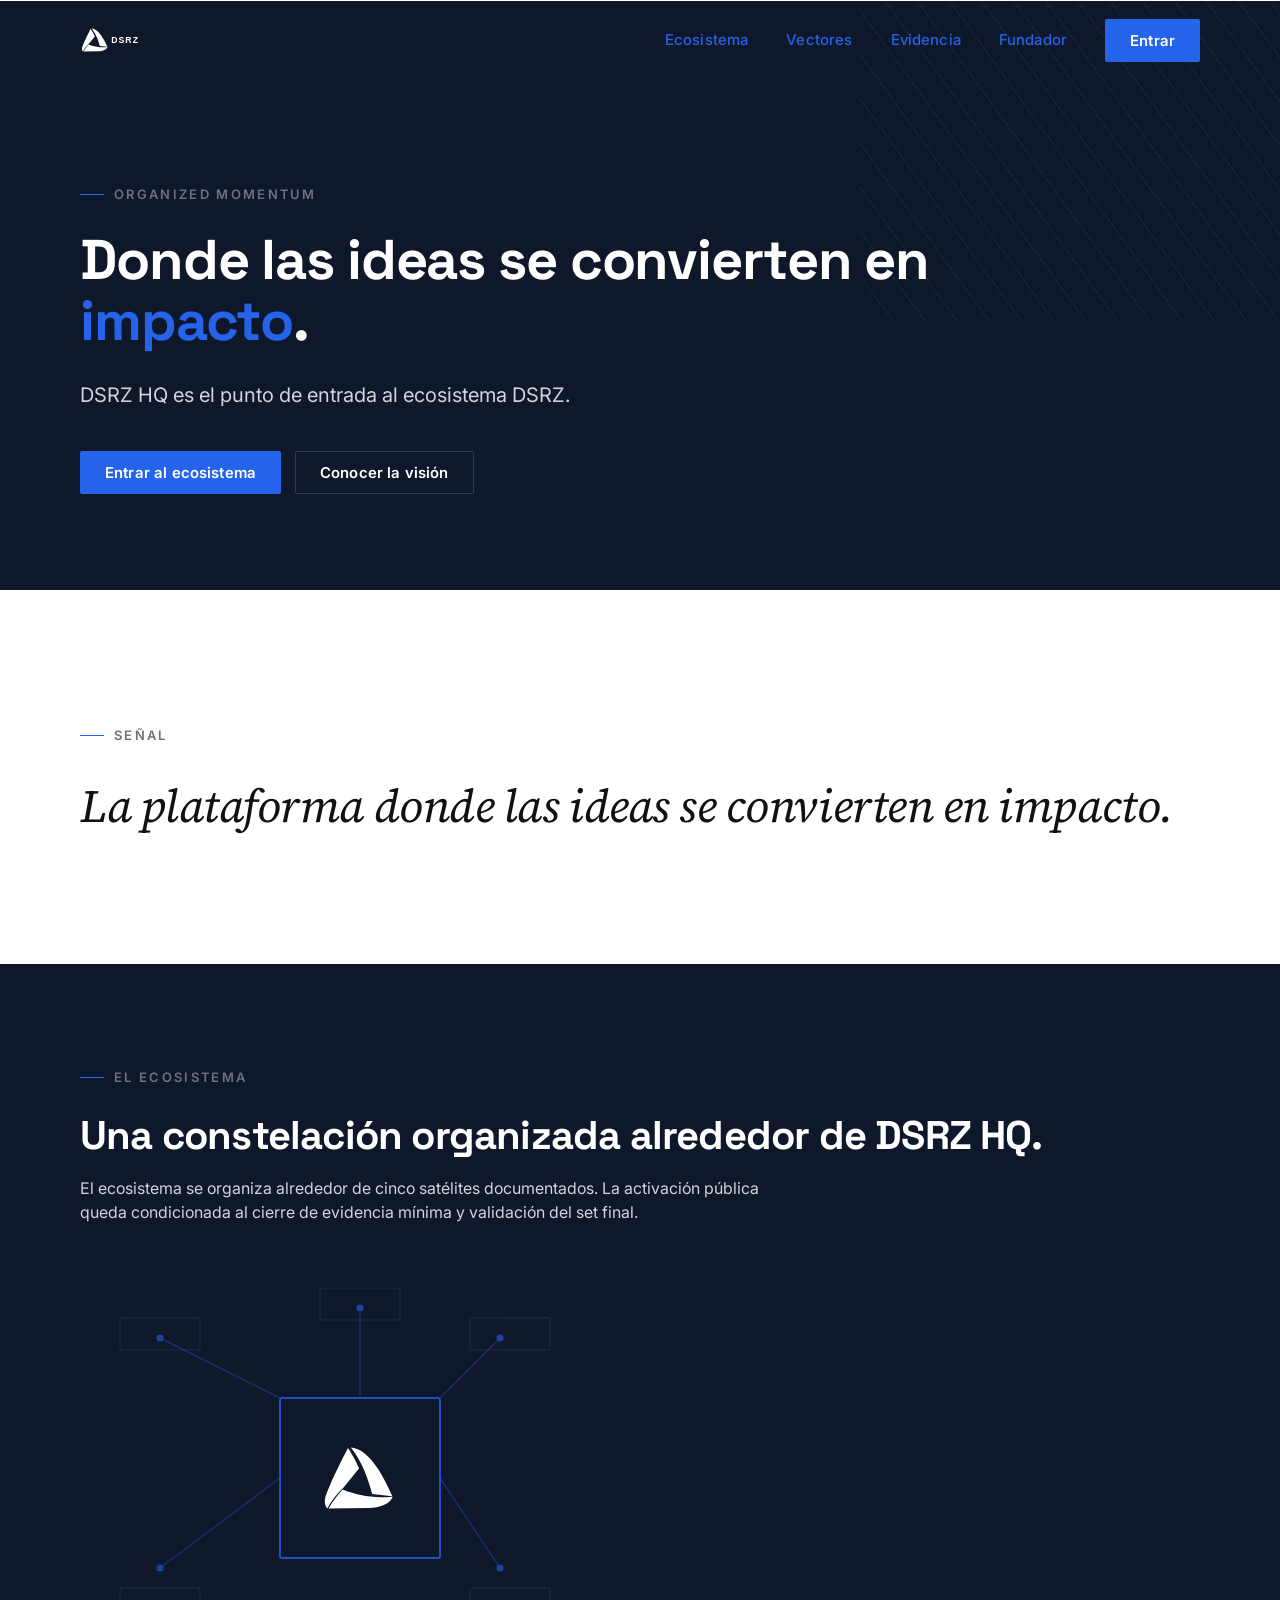
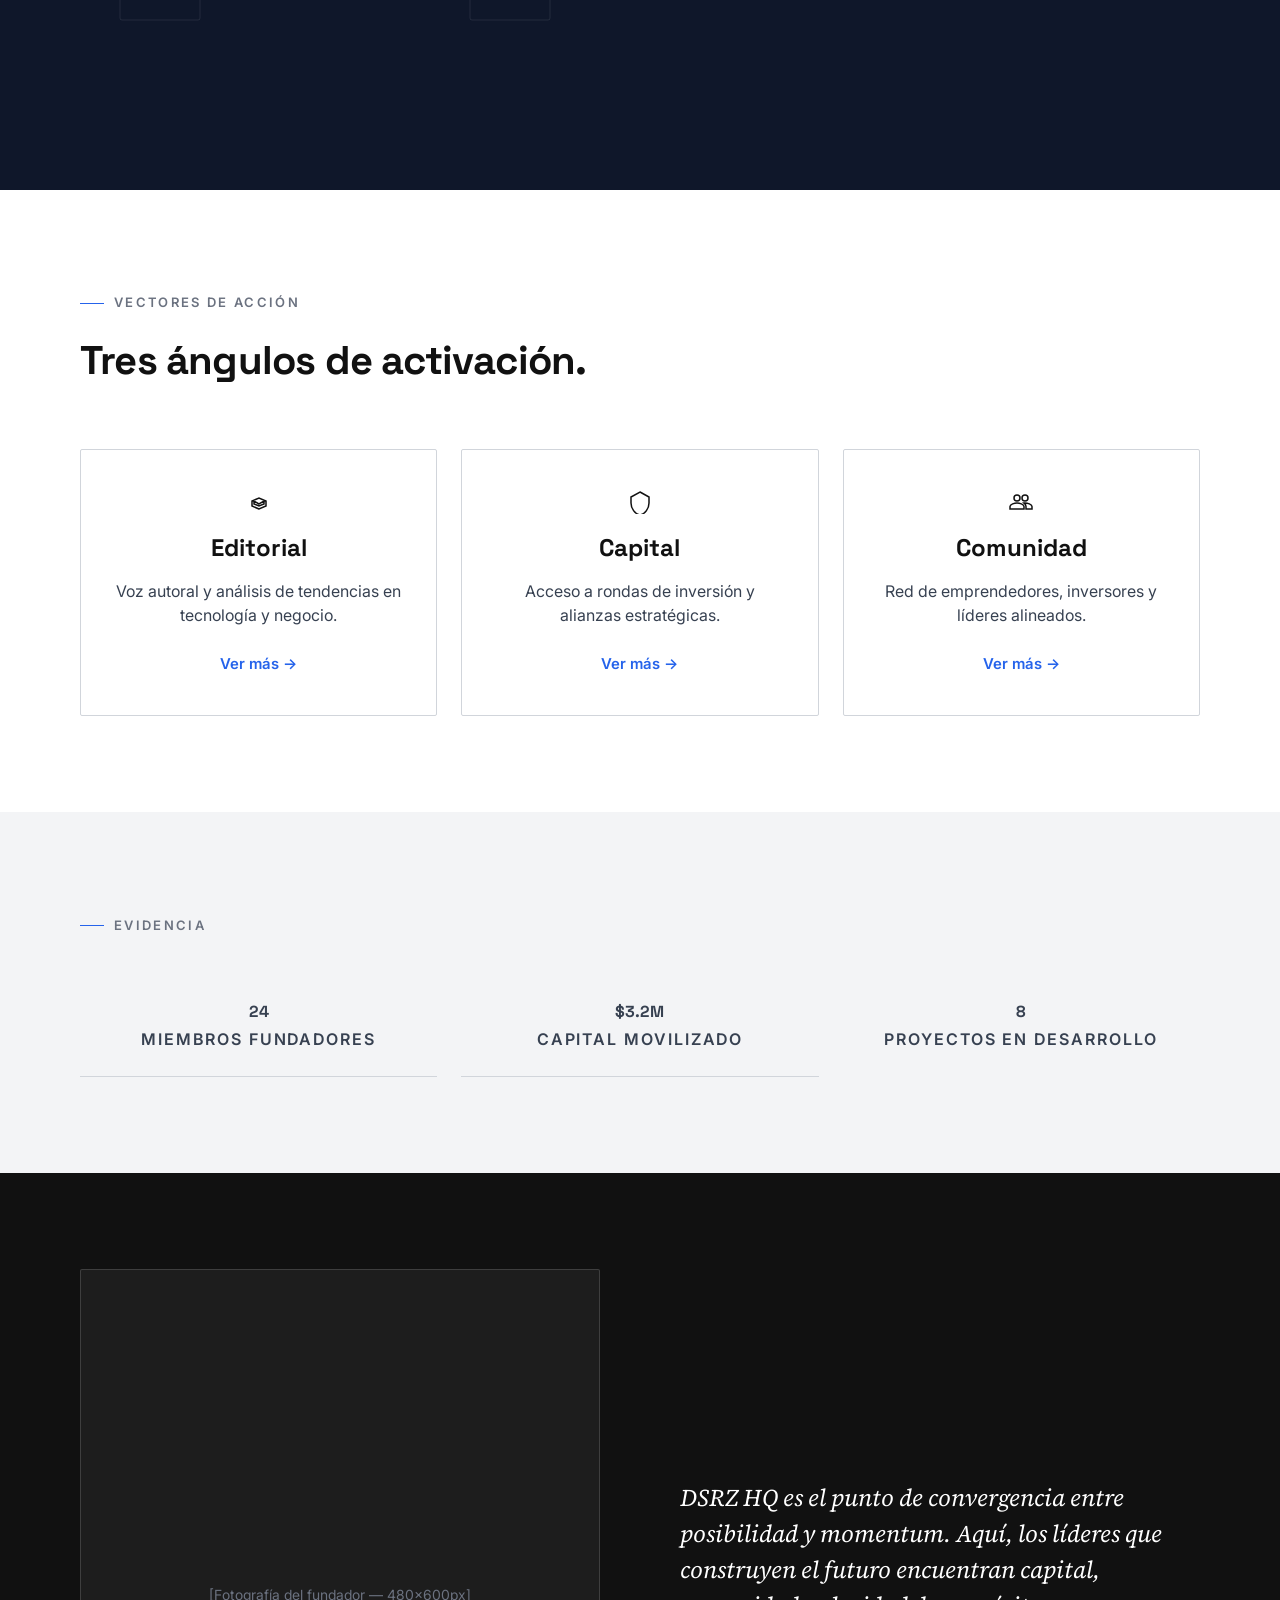
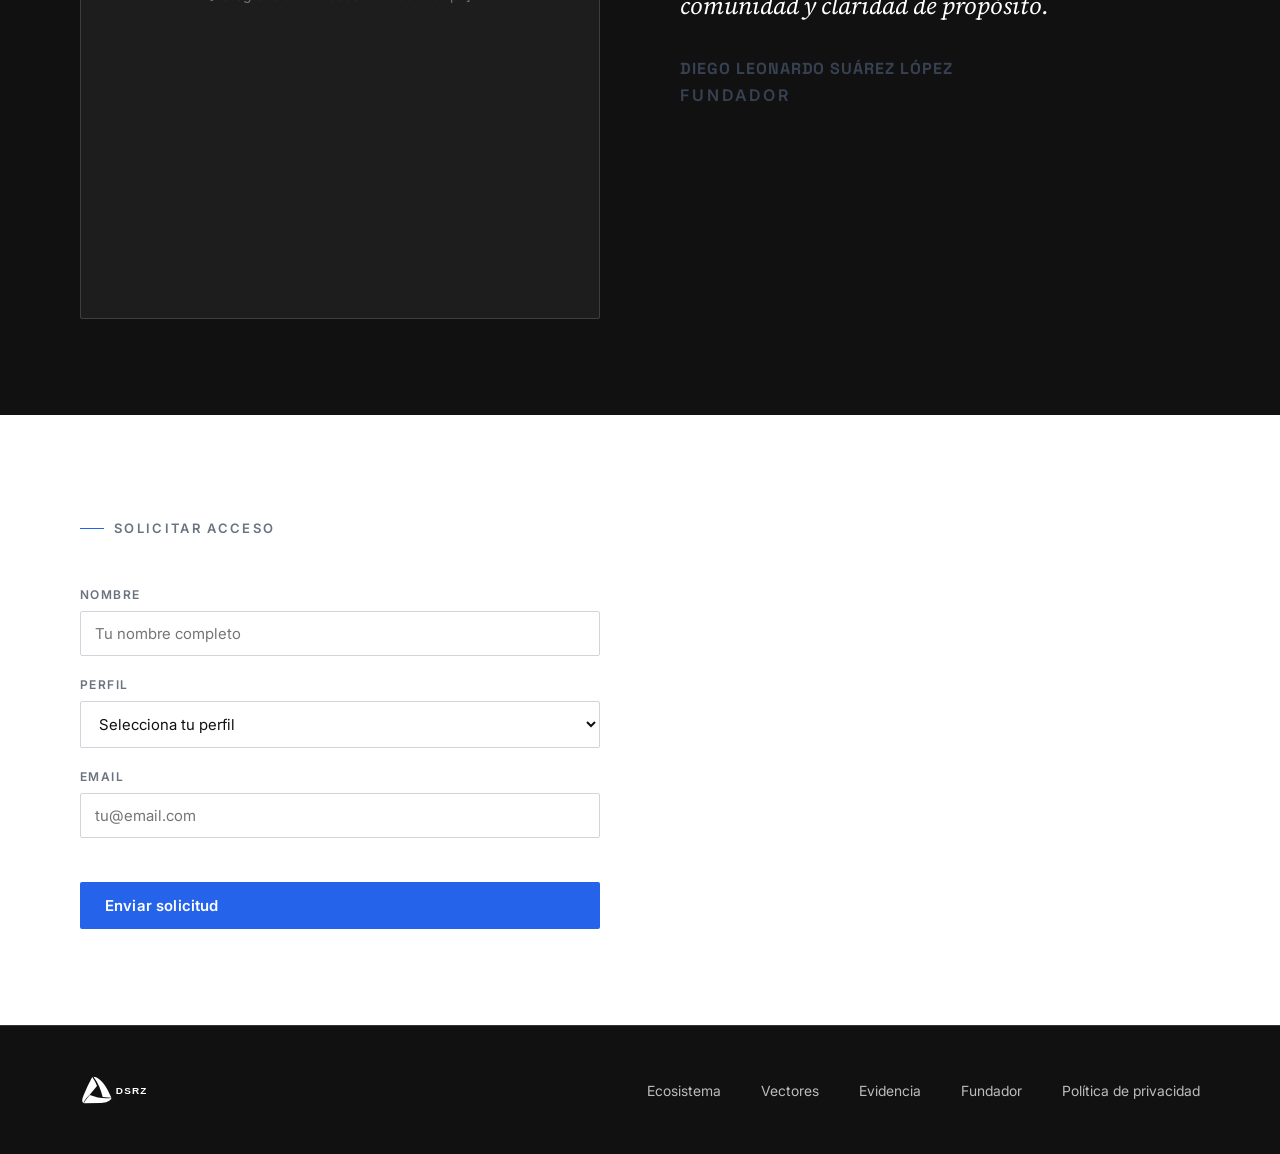
==== index.html @ cdf1aed0 "Fix Vercel static configuration" ====
<!DOCTYPE html>
<html lang="es">
<head>
  <meta charset="UTF-8">
  <meta name="viewport" content="width=device-width, initial-scale=1.0">
  <title>DSRZ HQ — Donde las ideas se convierten en impacto</title>
  <meta name="description" content="Plataforma premium para emprendedores, inversionistas y líderes.">
  <link rel="stylesheet" href="./colors_and_type.css">
  <style>
    * { box-sizing: border-box; }
    html, body { margin: 0; padding: 0; }
    body { background: var(--white); }

    /* Sticky nav */
    header {
      position: sticky;
      top: 0;
      z-index: 60;
      background: transparent;
      border-bottom: 1px solid transparent;
      transition: background var(--dur) var(--ease-standard), border-color var(--dur) var(--ease-standard);
    }
    header.solid {
      background: var(--obsidian);
      border-bottom-color: rgba(255,255,255,0.10);
    }

    .nav-wrap {
      max-width: 1440px;
      margin: 0 auto;
      padding: 0 80px;
      height: 80px;
      display: flex;
      align-items: center;
      justify-content: space-between;
    }

    .nav-logo {
      display: flex;
      align-items: center;
      text-decoration: none;
    }
    .nav-logo img {
      height: 28px;
      width: auto;
    }

    nav {
      display: flex;
      align-items: center;
      gap: 38px;
    }
    nav a {
      font-family: var(--font-ui);
      font-size: 15px;
      font-weight: 500;
      color: rgba(255,255,255,0.72);
      text-decoration: none;
      letter-spacing: 0.01em;
      transition: color var(--dur) var(--ease-standard);
    }
    nav a:hover {
      color: #fff;
    }

    /* Sections */
    section {
      position: relative;
    }

    .content-wrap {
      max-width: 1440px;
      margin: 0 auto;
      padding: 0 80px;
      box-sizing: border-box;
    }

    /* Hero */
    #hero {
      background: #0F172A;
      color: #fff;
      overflow: hidden;
      margin-top: -80px;
      padding-top: 80px;
    }

    .hero-lines {
      position: absolute;
      top: 0;
      right: 0;
      width: 420px;
      height: 320px;
      pointer-events: none;
      background-image: repeating-linear-gradient(54deg, rgba(255,255,255,0.05) 0px, rgba(255,255,255,0.05) 1px, transparent 1px, transparent 26px);
    }

    .hero-inner {
      max-width: 880px;
      padding-top: 96px;
      padding-bottom: 96px;
    }

    .hero-inner h1 {
      font-family: var(--font-display);
      font-weight: 700;
      font-size: 56px;
      line-height: 1.08;
      letter-spacing: -0.02em;
      margin: 26px 0 0;
      color: #fff;
    }

    .hero-inner h1 .blue {
      color: #2563EB;
    }

    .hero-inner p {
      font-family: var(--font-ui);
      font-weight: 400;
      font-size: 20px;
      line-height: 1.6;
      color: var(--slate-300);
      max-width: 620px;
      margin: 28px 0 0;
    }

    .hero-ctas {
      display: flex;
      gap: 14px;
      margin-top: 40px;
    }

    /* Signal */
    #signal {
      background: var(--white);
    }

    .signal-inner {
      padding-top: 128px;
      padding-bottom: 128px;
    }

    .signal-inner blockquote {
      margin: 32px 0 0;
    }

    .signal-inner blockquote p {
      font-family: var(--font-serif);
      font-style: italic;
      font-weight: 400;
      font-size: 46px;
      line-height: 1.28;
      letter-spacing: -0.01em;
      color: var(--fg-1);
      margin: 0;
    }

    /* Ecosystem */
    #ecosystem {
      background: #0F172A;
      color: #fff;
    }

    .ecosystem-inner {
      padding-top: 96px;
      padding-bottom: 96px;
    }

    .ecosystem-inner h2 {
      font-family: var(--font-display);
      font-weight: 700;
      font-size: 40px;
      line-height: 1.2;
      margin-top: 24px;
      color: #fff;
    }

    .ecosystem-inner p {
      font-family: var(--font-ui);
      font-weight: 400;
      font-size: 16px;
      line-height: 1.5;
      color: var(--slate-300);
      margin-top: 16px;
      max-width: 720px;
    }

    .constellation-svg {
      width: 100%;
      max-width: 560px;
      height: auto;
      margin-top: 64px;
    }

    /* Vectors */
    #vectors {
      background: var(--white);
    }

    .vectors-inner {
      padding-top: 96px;
      padding-bottom: 96px;
    }

    .vectors-inner h2 {
      font-family: var(--font-display);
      font-weight: 700;
      font-size: 40px;
      line-height: 1.2;
      margin-top: 24px;
      max-width: 760px;
    }

    .vectors-grid {
      display: grid;
      grid-template-columns: repeat(auto-fit, minmax(280px, 1fr));
      gap: 24px;
      margin-top: 64px;
    }

    .vector-card {
      background: var(--white);
      border: 1px solid var(--line-1);
      border-radius: 2px;
      padding: 40px 32px;
      transition: border-color var(--dur) var(--ease-standard);
      text-align: center;
    }

    .vector-card:hover {
      border-color: #2563EB;
    }

    .vector-icon {
      width: 24px;
      height: 24px;
      margin: 0 auto 20px;
      display: flex;
      align-items: center;
      justify-content: center;
    }

    .vector-icon svg {
      width: 100%;
      height: 100%;
      stroke: var(--fg-1);
      stroke-width: 1.5;
      fill: none;
    }

    .vector-card h3 {
      font-family: var(--font-display);
      font-weight: 700;
      font-size: 24px;
      line-height: 1.2;
      margin: 0 0 16px;
      color: var(--fg-1);
    }

    .vector-card p {
      font-family: var(--font-ui);
      font-weight: 400;
      font-size: 16px;
      line-height: 1.5;
      color: var(--fg-2);
      margin: 0 0 24px;
    }

    .vector-card a {
      display: inline-flex;
      align-items: center;
      gap: 6px;
      font-family: var(--font-ui);
      font-weight: 600;
      font-size: 15px;
      color: #2563EB;
      text-decoration: none;
      transition: color var(--dur) var(--ease-standard);
    }

    .vector-card a:hover {
      color: #1D4ED8;
    }

    .vector-card a svg {
      width: 16px;
      height: 16px;
    }

    /* Evidence */
    #evidence {
      background: var(--slate-100);
    }

    .evidence-inner {
      padding-top: 96px;
      padding-bottom: 96px;
    }

    .evidence-grid {
      display: grid;
      grid-template-columns: repeat(auto-fit, minmax(200px, 1fr));
      gap: 24px;
      margin-top: 64px;
    }

    .evidence-item {
      text-align: center;
      padding-bottom: 24px;
      border-bottom: 1px solid var(--line-1);
    }

    .evidence-item:last-child {
      border-bottom: none;
    }

    .evidence-stat {
      font-family: var(--font-display);
      font-weight: 700;
      font-size: 40px;
      line-height: 1.2;
      color: var(--fg-1);
      margin: 0;
    }

    .evidence-label {
      font-family: var(--font-ui);
      font-weight: 600;
      font-size: 12px;
      text-transform: uppercase;
      letter-spacing: 0.12em;
      color: var(--fg-3);
      margin-top: 8px;
    }

    /* Founder Frame */
    #founder {
      background: var(--obsidian);
      color: #fff;
    }

    .founder-inner {
      padding-top: 96px;
      padding-bottom: 96px;
      display: grid;
      grid-template-columns: 1fr 1fr;
      gap: 80px;
      align-items: center;
    }

    .founder-image {
      aspect-ratio: 4/5;
      background: rgba(255,255,255,0.05);
      border: 1px solid var(--line-on-dark);
      border-radius: 2px;
      display: flex;
      align-items: center;
      justify-content: center;
      color: var(--slate-500);
      font-family: var(--font-ui);
      font-size: 14px;
    }

    .founder-text blockquote {
      margin: 0;
    }

    .founder-text blockquote p {
      font-family: var(--font-serif);
      font-style: italic;
      font-weight: 400;
      font-size: 24px;
      line-height: 1.5;
      color: #fff;
      margin: 0 0 32px;
    }

    .founder-name {
      font-family: var(--font-display);
      font-weight: 700;
      font-size: 18px;
      text-transform: uppercase;
      letter-spacing: 0.06em;
      color: #fff;
      margin: 0 0 8px;
    }

    .founder-role {
      font-family: var(--font-ui);
      font-weight: 600;
      font-size: 13px;
      text-transform: uppercase;
      letter-spacing: 0.18em;
      color: var(--slate-500);
    }

    /* Access */
    #access {
      background: var(--white);
    }

    .access-inner {
      padding-top: 96px;
      padding-bottom: 96px;
      max-width: 520px;
    }

    .access-form {
      margin-top: 48px;
      display: flex;
      flex-direction: column;
      gap: 20px;
    }

    .form-group {
      display: flex;
      flex-direction: column;
      gap: 7px;
    }

    .form-label {
      font-family: var(--font-ui);
      font-size: 12px;
      font-weight: 600;
      text-transform: uppercase;
      letter-spacing: 0.12em;
      color: var(--fg-3);
    }

    .form-input, .form-select {
      font-family: var(--font-ui);
      font-size: 15px;
      color: var(--fg-1);
      padding: 12px 14px;
      border: 1.5px solid var(--line-1);
      border-radius: 2px;
      background: var(--white);
      outline: none;
      transition: border-color var(--dur) var(--ease-standard);
    }

    .form-input:focus, .form-select:focus {
      border-color: #2563EB;
    }

    .form-submit {
      font-family: var(--font-ui);
      font-weight: 600;
      font-size: 15px;
      padding: 13px 24px;
      border-radius: 2px;
      border: 1.5px solid transparent;
      background: #2563EB;
      color: #fff;
      cursor: pointer;
      display: inline-flex;
      align-items: center;
      gap: 9px;
      letter-spacing: 0.01em;
      transition: background var(--dur) var(--ease-standard), border-color var(--dur) var(--ease-standard);
      margin-top: 24px;
    }

    .form-submit:hover {
      background: #1D4ED8;
    }

    .form-submit:active {
      background: #1E40AF;
    }

    .success-message {
      display: none;
      margin-top: 48px;
      padding: 24px;
      background: var(--slate-100);
      border: 1px solid var(--line-1);
      border-radius: 2px;
      text-align: center;
    }

    .success-message.show {
      display: block;
    }

    /* Footer */
    footer {
      background: var(--obsidian);
      color: #fff;
      border-top: 1px solid rgba(255,255,255,0.15);
    }

    .footer-inner {
      padding-top: 48px;
      padding-bottom: 48px;
      display: flex;
      align-items: center;
      justify-content: space-between;
    }

    .footer-logo {
      display: flex;
      align-items: center;
    }

    .footer-logo img {
      height: 32px;
      width: auto;
    }

    .footer-links {
      display: flex;
      gap: 40px;
    }

    .footer-links a {
      font-family: var(--font-ui);
      font-size: 14px;
      color: rgba(255,255,255,0.72);
      text-decoration: none;
      transition: color var(--dur) var(--ease-standard);
    }

    .footer-links a:hover {
      color: #fff;
    }

    /* Eyebrow */
    .eyebrow {
      display: inline-flex;
      align-items: center;
      gap: 10px;
      font-family: var(--font-ui);
      font-weight: 600;
      font-size: 13px;
      text-transform: uppercase;
      letter-spacing: 0.18em;
      color: var(--fg-3);
    }

    .eyebrow-dark {
      color: var(--slate-500);
    }

    .eyebrow::before {
      content: '';
      display: inline-block;
      width: 24px;
      height: 1px;
      background: #2563EB;
    }

    /* Button */
    .btn {
      font-family: var(--font-ui);
      font-weight: 600;
      font-size: 15px;
      padding: 13px 24px;
      border-radius: 2px;
      border: 1.5px solid transparent;
      cursor: pointer;
      display: inline-flex;
      align-items: center;
      gap: 9px;
      letter-spacing: 0.01em;
      transition: background var(--dur) var(--ease-standard), border-color var(--dur) var(--ease-standard), color var(--dur) var(--ease-standard);
      line-height: 1;
      text-decoration: none;
    }

    .btn-primary {
      background: #2563EB;
      color: #fff;
    }

    .btn-primary:hover {
      background: #1D4ED8;
    }

    .btn-primary:active {
      background: #1E40AF;
    }

    .btn-ghost {
      background: transparent;
      color: var(--fg-1);
      border-color: var(--line-1);
    }

    .btn-ghost:hover {
      border-color: var(--obsidian);
    }

    .btn-ghost-dark {
      background: transparent;
      color: #fff;
      border-color: var(--line-on-dark);
    }

    .btn-ghost-dark:hover {
      border-color: #fff;
    }

    /* Responsive */
    @media (max-width: 1024px) {
      .nav-wrap, .content-wrap {
        padding: 0 48px;
      }
      .founder-inner {
        grid-template-columns: 1fr;
        gap: 48px;
      }
      .footer-inner {
        flex-direction: column;
        gap: 32px;
        text-align: center;
      }
      .footer-links {
        justify-content: center;
      }
    }

    @media (max-width: 768px) {
      .nav-wrap, .content-wrap {
        padding: 0 24px;
      }
      nav {
        gap: 20px;
      }
      nav a {
        font-size: 13px;
      }
      .hero-inner {
        padding-top: 64px;
        padding-bottom: 64px;
      }
      .hero-inner h1 {
        font-size: 40px;
      }
      .hero-inner p {
        font-size: 16px;
      }
      .hero-ctas {
        flex-direction: column;
      }
      .signal-inner blockquote p {
        font-size: 32px;
      }
      .ecosystem-inner h2, .vectors-inner h2 {
        font-size: 32px;
      }
      .vectors-grid {
        grid-template-columns: 1fr;
      }
    }

    @media (max-width: 640px) {
      .nav-wrap {
        height: auto;
        flex-direction: column;
        padding: 16px 24px;
        gap: 16px;
      }
      nav {
        width: 100%;
        justify-content: space-between;
        flex-wrap: wrap;
      }
      .nav-logo {
        width: 100%;
      }
      #hero {
        margin-top: -auto;
      }
      .hero-inner {
        padding-top: 48px;
        padding-bottom: 48px;
      }
      .hero-inner h1 {
        font-size: 28px;
      }
      .hero-lines {
        width: 200px;
        height: 200px;
      }
    }
  </style>
</head>
<body class="dsrz">

<!-- NAV -->
<header id="nav">
  <div class="nav-wrap">
    <a href="#top" class="nav-logo">
      <img src="./assets/logos/DSRZ_lockup_horizontal_inverted.svg" alt="DSRZ">
    </a>
    <nav>
      <a href="#ecosystem">Ecosistema</a>
      <a href="#vectors">Vectores</a>
      <a href="#evidence">Evidencia</a>
      <a href="#founder">Fundador</a>
      <button class="btn btn-primary" onclick="openAccess()">Entrar</button>
    </nav>
  </div>
</header>

<!-- HERO -->
<section id="hero">
  <div class="hero-lines" aria-hidden="true"></div>
  <div class="content-wrap">
    <div class="hero-inner">
      <span class="eyebrow">Organized Momentum</span>
      <h1>Donde las ideas se convierten en <span class="blue">impacto</span>.</h1>
      <p>DSRZ HQ es el punto de entrada al ecosistema DSRZ.</p>
      <div class="hero-ctas">
        <button class="btn btn-primary" onclick="openAccess()">Entrar al ecosistema</button>
        <button class="btn btn-ghost-dark">Conocer la visión</button>
      </div>
    </div>
  </div>
</section>

<!-- SIGNAL -->
<section id="signal">
  <div class="content-wrap">
    <div class="signal-inner">
      <span class="eyebrow">Señal</span>
      <blockquote>
        <p>La plataforma donde las ideas se convierten en impacto.</p>
      </blockquote>
    </div>
  </div>
</section>

<!-- ECOSYSTEM -->
<section id="ecosystem">
  <div class="content-wrap">
    <div class="ecosystem-inner">
      <span class="eyebrow eyebrow-dark">El Ecosistema</span>
      <h2>Una constelación organizada alrededor de DSRZ HQ.</h2>
      <p>El ecosistema se organiza alrededor de cinco satélites documentados. La activación pública queda condicionada al cierre de evidencia mínima y validación del set final.</p>

      <svg class="constellation-svg" viewBox="0 0 560 400" xmlns="http://www.w3.org/2000/svg">
        <!-- Central node -->
        <g>
          <rect x="200" y="110" width="160" height="160" rx="2" fill="none" stroke="#2563EB" stroke-width="1.5"/>
          <image x="240" y="150" width="80" height="80" href="./assets/logos/DSRZ_isotype_white.svg" />
        </g>

        <!-- Satellites -->
        <g opacity="0.6">
          <!-- Top -->
          <line x1="280" y1="110" x2="280" y2="20" stroke="#2563EB" stroke-width="1.5" stroke-opacity="0.55"/>
          <circle cx="280" cy="20" r="3.5" fill="#2563EB"/>
          <rect x="240" y="0" width="80" height="32" rx="2" fill="none" stroke="rgba(255,255,255,0.14)" stroke-width="1"/>

          <!-- Right-top -->
          <line x1="360" y1="110" x2="420" y2="50" stroke="#2563EB" stroke-width="1.5" stroke-opacity="0.55"/>
          <circle cx="420" cy="50" r="3.5" fill="#2563EB"/>
          <rect x="390" y="30" width="80" height="32" rx="2" fill="none" stroke="rgba(255,255,255,0.14)" stroke-width="1"/>

          <!-- Right-bottom -->
          <line x1="360" y1="190" x2="420" y2="280" stroke="#2563EB" stroke-width="1.5" stroke-opacity="0.55"/>
          <circle cx="420" cy="280" r="3.5" fill="#2563EB"/>
          <rect x="390" y="300" width="80" height="32" rx="2" fill="none" stroke="rgba(255,255,255,0.14)" stroke-width="1"/>

          <!-- Left-bottom -->
          <line x1="200" y1="190" x2="80" y2="280" stroke="#2563EB" stroke-width="1.5" stroke-opacity="0.55"/>
          <circle cx="80" cy="280" r="3.5" fill="#2563EB"/>
          <rect x="40" y="300" width="80" height="32" rx="2" fill="none" stroke="rgba(255,255,255,0.14)" stroke-width="1"/>

          <!-- Left-top -->
          <line x1="200" y1="110" x2="80" y2="50" stroke="#2563EB" stroke-width="1.5" stroke-opacity="0.55"/>
          <circle cx="80" cy="50" r="3.5" fill="#2563EB"/>
          <rect x="40" y="30" width="80" height="32" rx="2" fill="none" stroke="rgba(255,255,255,0.14)" stroke-width="1"/>
        </g>
      </svg>
    </div>
  </div>
</section>

<!-- VECTORS -->
<section id="vectors">
  <div class="content-wrap">
    <div class="vectors-inner">
      <span class="eyebrow">Vectores de acción</span>
      <h2>Tres ángulos de activación.</h2>

      <div class="vectors-grid">
        <!-- Editorial -->
        <div class="vector-card">
          <div class="vector-icon">
            <svg viewBox="0 0 24 24" xmlns="http://www.w3.org/2000/svg">
              <path d="M12 19l-7-3v-5l7-3 7 3v5l-7 3zm0-5L7 11v3l5 2 5-2v-3l-5 3z"/>
            </svg>
          </div>
          <h3>Editorial</h3>
          <p>Voz autoral y análisis de tendencias en tecnología y negocio.</p>
          <a href="#" onclick="return false">Ver más →</a>
        </div>

        <!-- Capital -->
        <div class="vector-card">
          <div class="vector-icon">
            <svg viewBox="0 0 24 24" xmlns="http://www.w3.org/2000/svg">
              <path d="M12 2l9 5v6c0 5.55-3.84 10.74-9 12-5.16-1.26-9-6.45-9-12V7l9-5z"/>
            </svg>
          </div>
          <h3>Capital</h3>
          <p>Acceso a rondas de inversión y alianzas estratégicas.</p>
          <a href="#" onclick="return false">Ver más →</a>
        </div>

        <!-- Comunidad -->
        <div class="vector-card">
          <div class="vector-icon">
            <svg viewBox="0 0 24 24" xmlns="http://www.w3.org/2000/svg">
              <path d="M16 11c1.66 0 3-1.34 3-3s-1.34-3-3-3-3 1.34-3 3 1.34 3 3 3zm-8 0c1.66 0 3-1.34 3-3S9.66 5 8 5 5 6.34 5 8s1.34 3 3 3zm0 2c-2.33 0-7 1.17-7 3.5V19h14v-2.5c0-2.33-4.67-3.5-7-3.5zm8 0c-.29 0-.62.02-.97.05 1.16.84 1.97 1.97 1.97 3.45V19h6v-2.5c0-2.33-4.67-3.5-7-3.5z"/>
            </svg>
          </div>
          <h3>Comunidad</h3>
          <p>Red de emprendedores, inversores y líderes alineados.</p>
          <a href="#" onclick="return false">Ver más →</a>
        </div>
      </div>
    </div>
  </div>
</section>

<!-- EVIDENCE -->
<section id="evidence">
  <div class="content-wrap">
    <div class="evidence-inner">
      <span class="eyebrow">Evidencia</span>
      <div class="evidence-grid">
        <div class="evidence-item">
          <p class="evidence-stat">24</p>
          <p class="evidence-label">Miembros fundadores</p>
        </div>
        <div class="evidence-item">
          <p class="evidence-stat">$3.2M</p>
          <p class="evidence-label">Capital movilizado</p>
        </div>
        <div class="evidence-item">
          <p class="evidence-stat">8</p>
          <p class="evidence-label">Proyectos en desarrollo</p>
        </div>
      </div>
    </div>
  </div>
</section>

<!-- FOUNDER FRAME -->
<section id="founder">
  <div class="content-wrap">
    <div class="founder-inner">
      <div class="founder-image">
        [Fotografía del fundador — 480×600px]
      </div>
      <div class="founder-text">
        <blockquote>
          <p>DSRZ HQ es el punto de convergencia entre posibilidad y momentum. Aquí, los líderes que construyen el futuro encuentran capital, comunidad y claridad de propósito.</p>
        </blockquote>
        <p class="founder-name">Diego Leonardo Suárez López</p>
        <p class="founder-role">Fundador</p>
      </div>
    </div>
  </div>
</section>

<!-- ACCESS -->
<section id="access">
  <div class="content-wrap">
    <div class="access-inner">
      <span class="eyebrow">Solicitar acceso</span>
      <form class="access-form" onsubmit="handleSubmit(event)">
        <div class="form-group">
          <label class="form-label">Nombre</label>
          <input type="text" name="nombre" class="form-input" placeholder="Tu nombre completo" required>
        </div>
        <div class="form-group">
          <label class="form-label">Perfil</label>
          <select name="perfil" class="form-select" required>
            <option>Selecciona tu perfil</option>
            <option>Emprendedor</option>
            <option>Inversionista</option>
            <option>Líder de equipo</option>
            <option>Otro</option>
          </select>
        </div>
        <div class="form-group">
          <label class="form-label">Email</label>
          <input type="email" name="email" class="form-input" placeholder="tu@email.com" required>
        </div>
        <button type="submit" class="form-submit">Enviar solicitud</button>
      </form>
      <div class="success-message" id="successMsg">
        <p style="font-family: var(--font-ui); color: var(--fg-1); margin: 0; font-weight: 500;">¡Solicitud recibida! Te contactaremos pronto.</p>
      </div>
    </div>
  </div>
</section>

<!-- FOOTER -->
<footer>
  <div class="content-wrap">
    <div class="footer-inner">
      <a href="#top" class="footer-logo">
        <img src="./assets/logos/DSRZ_lockup_horizontal_inverted.svg" alt="DSRZ">
      </a>
      <div class="footer-links">
        <a href="#ecosystem">Ecosistema</a>
        <a href="#vectors">Vectores</a>
        <a href="#evidence">Evidencia</a>
        <a href="#founder">Fundador</a>
        <a href="#">Política de privacidad</a>
      </div>
    </div>
  </div>
</footer>

<script>
  // Sticky nav background on scroll
  const nav = document.getElementById('nav');
  window.addEventListener('scroll', () => {
    if (window.scrollY > 24) {
      nav.classList.add('solid');
    } else {
      nav.classList.remove('solid');
    }
  });

  // Open access form
  function openAccess() {
    const accessSection = document.getElementById('access');
    accessSection.scrollIntoView({ behavior: 'smooth' });
    document.querySelector('[name="nombre"]').focus();
  }

  // Form submit
  function handleSubmit(e) {
    e.preventDefault();
    const form = e.target;
    const successMsg = document.getElementById('successMsg');

    // Hide form, show success
    form.style.display = 'none';
    successMsg.classList.add('show');

    // Reset after 4 seconds
    setTimeout(() => {
      form.style.display = 'flex';
      successMsg.classList.remove('show');
      form.reset();
    }, 4000);
  }
</script>

</body>
</html>
---- colors_and_type.css ----
/* ============================================================
   DSRZ — Foundations: Color + Type tokens
   "Organized Momentum" · 80% monochrome / 20% strategic color
   Source: DSRZ Visual Design Specification v2.0 (APROBADO 01.06.2026)
   ============================================================ */

/* All three brand families self-hosted from the canonical project font library — no CDN dependency */

/* ---- Space Grotesk (self-hosted static weights) ---- */
@font-face {
  font-family: 'Space Grotesk';
  font-style: normal;
  font-weight: 300;
  font-display: swap;
  src: url('./fonts/FUENTES_OFICIALES/Space_Grotesk/static/SpaceGrotesk-Light.ttf') format('truetype');
}
@font-face {
  font-family: 'Space Grotesk';
  font-style: normal;
  font-weight: 400;
  font-display: swap;
  src: url('./fonts/FUENTES_OFICIALES/Space_Grotesk/static/SpaceGrotesk-Regular.ttf') format('truetype');
}
@font-face {
  font-family: 'Space Grotesk';
  font-style: normal;
  font-weight: 500;
  font-display: swap;
  src: url('./fonts/FUENTES_OFICIALES/Space_Grotesk/static/SpaceGrotesk-Medium.ttf') format('truetype');
}
@font-face {
  font-family: 'Space Grotesk';
  font-style: normal;
  font-weight: 600;
  font-display: swap;
  src: url('./fonts/FUENTES_OFICIALES/Space_Grotesk/static/SpaceGrotesk-SemiBold.ttf') format('truetype');
}
@font-face {
  font-family: 'Space Grotesk';
  font-style: normal;
  font-weight: 700;
  font-display: swap;
  src: url('./fonts/FUENTES_OFICIALES/Space_Grotesk/static/SpaceGrotesk-Bold.ttf') format('truetype');
}

/* ---- Inter (static fonts — official 18pt set from canonical library) ---- */
@font-face {
  font-family: 'Inter';
  font-style: normal;
  font-weight: 300;
  font-display: swap;
  src: url('./fonts/FUENTES_OFICIALES/Inter/static/Inter_18pt-Light.ttf') format('truetype');
}
@font-face {
  font-family: 'Inter';
  font-style: normal;
  font-weight: 400;
  font-display: swap;
  src: url('./fonts/FUENTES_OFICIALES/Inter/static/Inter_18pt-Regular.ttf') format('truetype');
}
@font-face {
  font-family: 'Inter';
  font-style: normal;
  font-weight: 500;
  font-display: swap;
  src: url('./fonts/FUENTES_OFICIALES/Inter/static/Inter_18pt-Medium.ttf') format('truetype');
}
@font-face {
  font-family: 'Inter';
  font-style: normal;
  font-weight: 600;
  font-display: swap;
  src: url('./fonts/FUENTES_OFICIALES/Inter/static/Inter_18pt-SemiBold.ttf') format('truetype');
}
@font-face {
  font-family: 'Inter';
  font-style: normal;
  font-weight: 700;
  font-display: swap;
  src: url('./fonts/FUENTES_OFICIALES/Inter/static/Inter_18pt-Bold.ttf') format('truetype');
}

/* ---- Source Serif 4 (static fonts — canonical editorial family) ---- */
@font-face {
  font-family: 'Source Serif 4';
  font-style: normal;
  font-weight: 400;
  font-display: swap;
  src: url('./fonts/FUENTES_OFICIALES/Source_Serif_4/static/SourceSerif4-Regular.ttf') format('truetype');
}
@font-face {
  font-family: 'Source Serif 4';
  font-style: normal;
  font-weight: 500;
  font-display: swap;
  src: url('./fonts/FUENTES_OFICIALES/Source_Serif_4/static/SourceSerif4-Medium.ttf') format('truetype');
}
@font-face {
  font-family: 'Source Serif 4';
  font-style: normal;
  font-weight: 600;
  font-display: swap;
  src: url('./fonts/FUENTES_OFICIALES/Source_Serif_4/static/SourceSerif4-SemiBold.ttf') format('truetype');
}
@font-face {
  font-family: 'Source Serif 4';
  font-style: normal;
  font-weight: 700;
  font-display: swap;
  src: url('./fonts/FUENTES_OFICIALES/Source_Serif_4/static/SourceSerif4-Bold.ttf') format('truetype');
}
@font-face {
  font-family: 'Source Serif 4';
  font-style: italic;
  font-weight: 400;
  font-display: swap;
  src: url('./fonts/FUENTES_OFICIALES/Source_Serif_4/static/SourceSerif4-Italic.ttf') format('truetype');
}

:root {
  /* ---- Core palette ---- */
  --obsidian:        #111111; /* Color principal — Obsidian Black */
  --white:           #FFFFFF; /* Color secundario — Pure White   */
  --momentum-blue:   #2563EB; /* Color institucional — accent     */
  --impact-cyan:     #06B6D4; /* Secondary accent — energy/data   */
  --signal-amber:    #F59E0B; /* Tertiary accent — alerts/highlight*/
  --deep-navy:       #0F172A; /* Dark surface alt                 */

  /* ---- Slate neutral scale ---- */
  --slate-900: #1F2937;
  --slate-700: #374151;
  --slate-500: #6B7280;
  --slate-300: #D1D5DB;
  --slate-100: #F3F4F6;

  /* ---- Semantic foreground ---- */
  --fg-1: var(--obsidian);   /* primary text            */
  --fg-2: var(--slate-700);  /* secondary text          */
  --fg-3: var(--slate-500);  /* muted / captions        */
  --fg-on-dark:   var(--white);
  --fg-on-dark-2: var(--slate-300);

  /* ---- Semantic surfaces ---- */
  --bg-1: var(--white);      /* base canvas             */
  --bg-2: var(--slate-100);  /* subtle raised panel     */
  --bg-dark:  var(--obsidian);
  --bg-navy:  var(--deep-navy);

  /* ---- Borders / lines ---- */
  --line-1: var(--slate-300);          /* default hairline        */
  --line-2: var(--slate-100);          /* faint divider           */
  --line-strong: var(--obsidian);      /* emphatic rule           */
  --line-on-dark: rgba(255,255,255,0.15);

  /* ---- Accent semantics ---- */
  --accent:        var(--momentum-blue);
  --accent-hover:  #1D4ED8;            /* darken for hover         */
  --accent-press:  #1E40AF;
  --focus-ring:    var(--momentum-blue);

  /* ---- Type families ---- */
  --font-display: 'Space Grotesk', 'Helvetica Neue', Arial, sans-serif; /* titulares / marca */
  --font-ui:      'Inter', 'Helvetica Neue', Arial, sans-serif;          /* UI / body         */
  --font-serif:   'Source Serif 4', Georgia, 'Times New Roman', serif;   /* editorial         */

  /* ---- Type scale (modular, 8px-aligned) ---- */
  --text-display: 72px;
  --text-h1: 56px;
  --text-h2: 40px;
  --text-h3: 32px;
  --text-h4: 24px;
  --text-body-lg: 18px;
  --text-body: 16px;
  --text-sm: 14px;
  --text-xs: 12px;
  --text-eyebrow: 13px;

  /* ---- Line heights ---- */
  --lh-tight: 1.05;
  --lh-snug: 1.2;
  --lh-normal: 1.5;
  --lh-relaxed: 1.65;

  /* ---- Tracking ---- */
  --track-wordmark: 0.06em;  /* uppercase Space Grotesk brand    */
  --track-eyebrow: 0.18em;   /* uppercase labels / eyebrows      */
  --track-tight: -0.02em;    /* large display headings           */

  /* ---- Spacing — base module 8px ---- */
  --space-1: 4px;
  --space-2: 8px;
  --space-3: 16px;
  --space-4: 24px;
  --space-5: 32px;
  --space-6: 48px;
  --space-7: 64px;
  --space-8: 80px;   /* desktop lateral margin */
  --space-9: 120px;

  /* ---- Radius — max 4px (no soft/pill shapes) ---- */
  --radius-0: 0px;
  --radius-1: 2px;
  --radius-2: 4px;   /* maximum permitted */

  /* ---- Layout ---- */
  --margin-desktop: 80px;
  --grid-columns: 12;
  --grid-gutter: 24px;
  --content-max: 1280px;

  /* ---- Motion — restrained, no bounce ---- */
  --ease-standard: cubic-bezier(0.4, 0.0, 0.2, 1);
  --ease-out: cubic-bezier(0.0, 0.0, 0.2, 1);
  --dur-fast: 120ms;
  --dur: 200ms;
  --dur-slow: 360ms;

  /* ---- Borders width ---- */
  --border: 1px;
  --border-strong: 1.5px;
}

/* ============================================================
   Base element styles (semantic)
   ============================================================ */

.dsrz {
  font-family: var(--font-ui);
  color: var(--fg-1);
  background: var(--bg-1);
  font-size: var(--text-body);
  line-height: var(--lh-normal);
  -webkit-font-smoothing: antialiased;
}

.dsrz h1, .dsrz h2, .dsrz h3, .dsrz h4 {
  font-family: var(--font-display);
  color: var(--fg-1);
  font-weight: 700;
  margin: 0;
}
.dsrz h1 { font-size: var(--text-h1); line-height: var(--lh-tight); letter-spacing: var(--track-tight); }
.dsrz h2 { font-size: var(--text-h2); line-height: var(--lh-snug); letter-spacing: var(--track-tight); }
.dsrz h3 { font-size: var(--text-h3); line-height: var(--lh-snug); }
.dsrz h4 { font-size: var(--text-h4); line-height: var(--lh-snug); }

.dsrz .display {
  font-family: var(--font-display);
  font-weight: 700;
  font-size: var(--text-display);
  line-height: var(--lh-tight);
  letter-spacing: var(--track-tight);
}

/* Brand wordmark treatment */
.dsrz .wordmark {
  font-family: var(--font-display);
  font-weight: 700;
  text-transform: uppercase;
  letter-spacing: var(--track-wordmark);
}

/* Eyebrow / kicker label */
.dsrz .eyebrow {
  font-family: var(--font-ui);
  font-weight: 600;
  font-size: var(--text-eyebrow);
  text-transform: uppercase;
  letter-spacing: var(--track-eyebrow);
  color: var(--fg-3);
}

.dsrz p { margin: 0; font-size: var(--text-body); line-height: var(--lh-relaxed); color: var(--fg-2); }

/* Editorial serif lead / pull quotes */
.dsrz .editorial {
  font-family: var(--font-serif);
  font-size: var(--text-body-lg);
  line-height: var(--lh-relaxed);
  color: var(--fg-1);
}
.dsrz .lead {
  font-family: var(--font-serif);
  font-size: var(--text-h4);
  line-height: var(--lh-relaxed);
  color: var(--fg-2);
}

.dsrz small, .dsrz .caption {
  font-size: var(--text-sm);
  color: var(--fg-3);
}

.dsrz a { color: var(--accent); text-decoration: none; }
.dsrz a:hover { color: var(--accent-hover); }
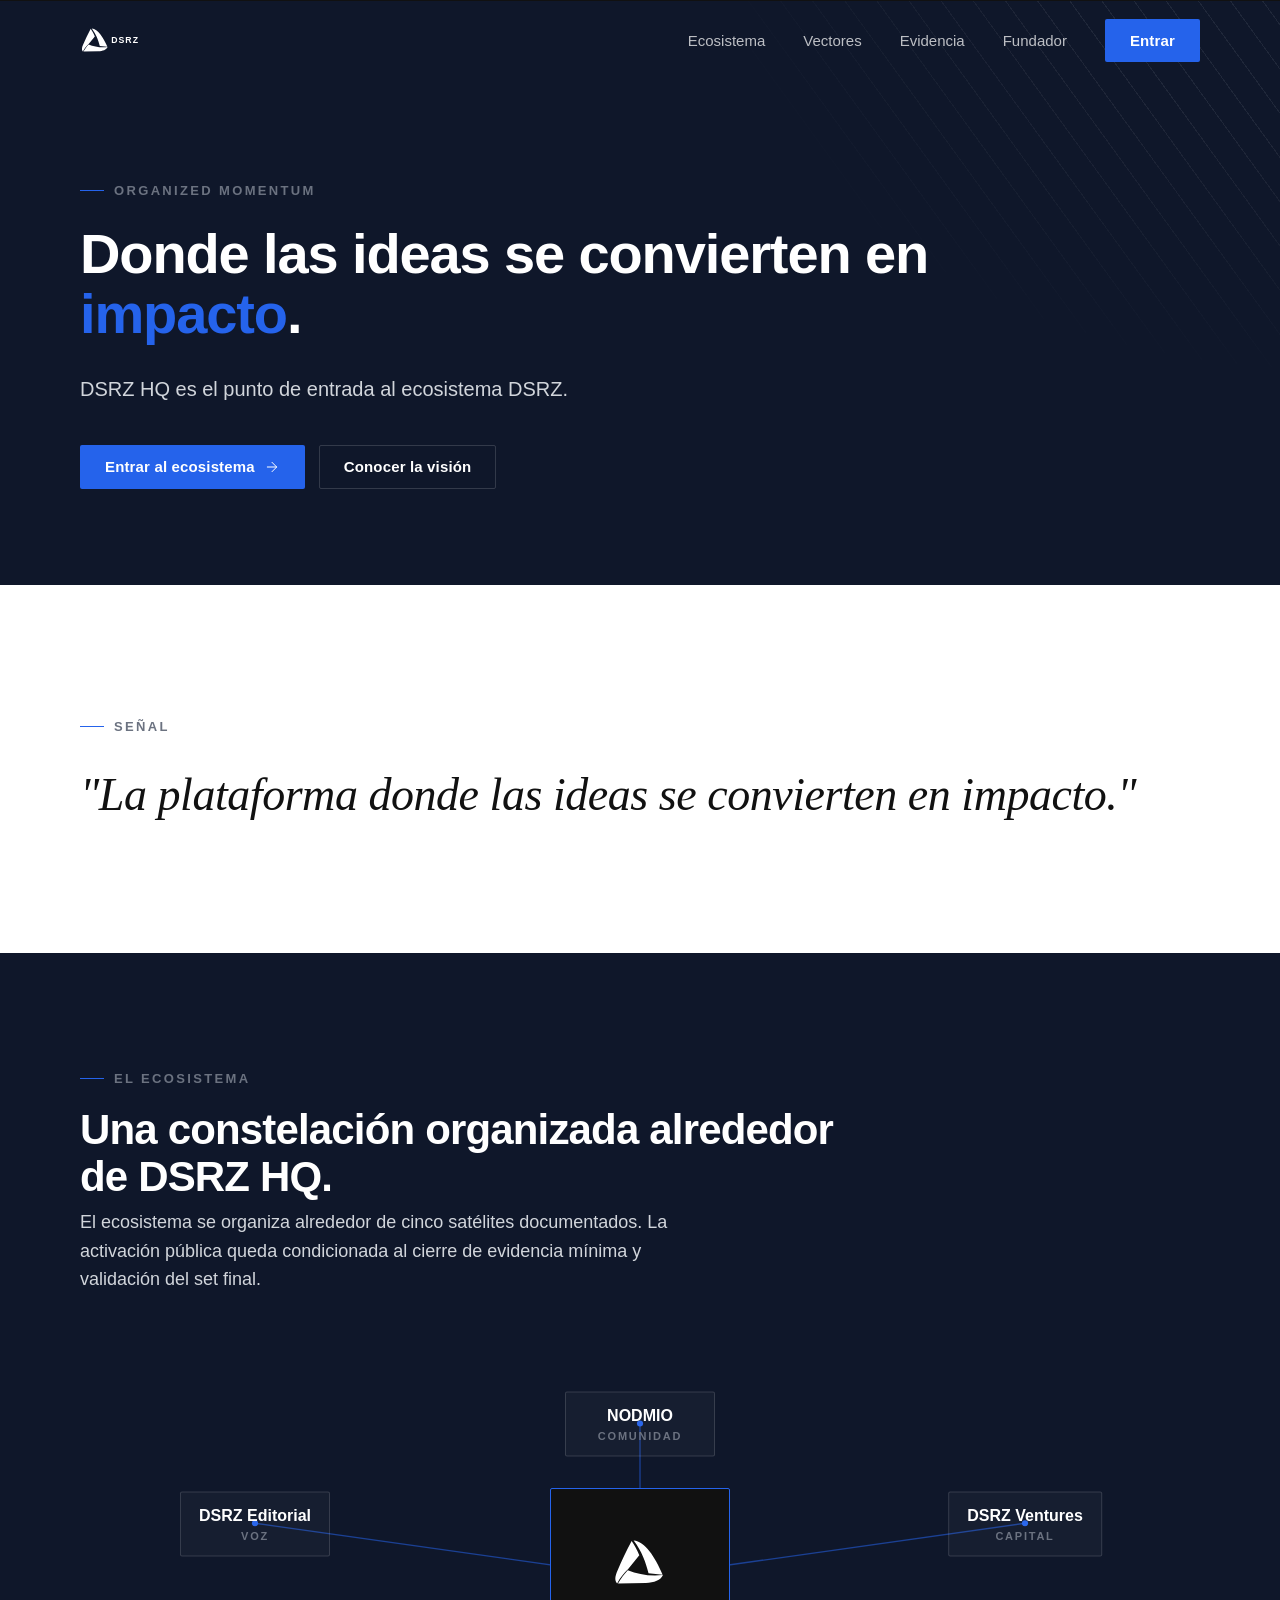
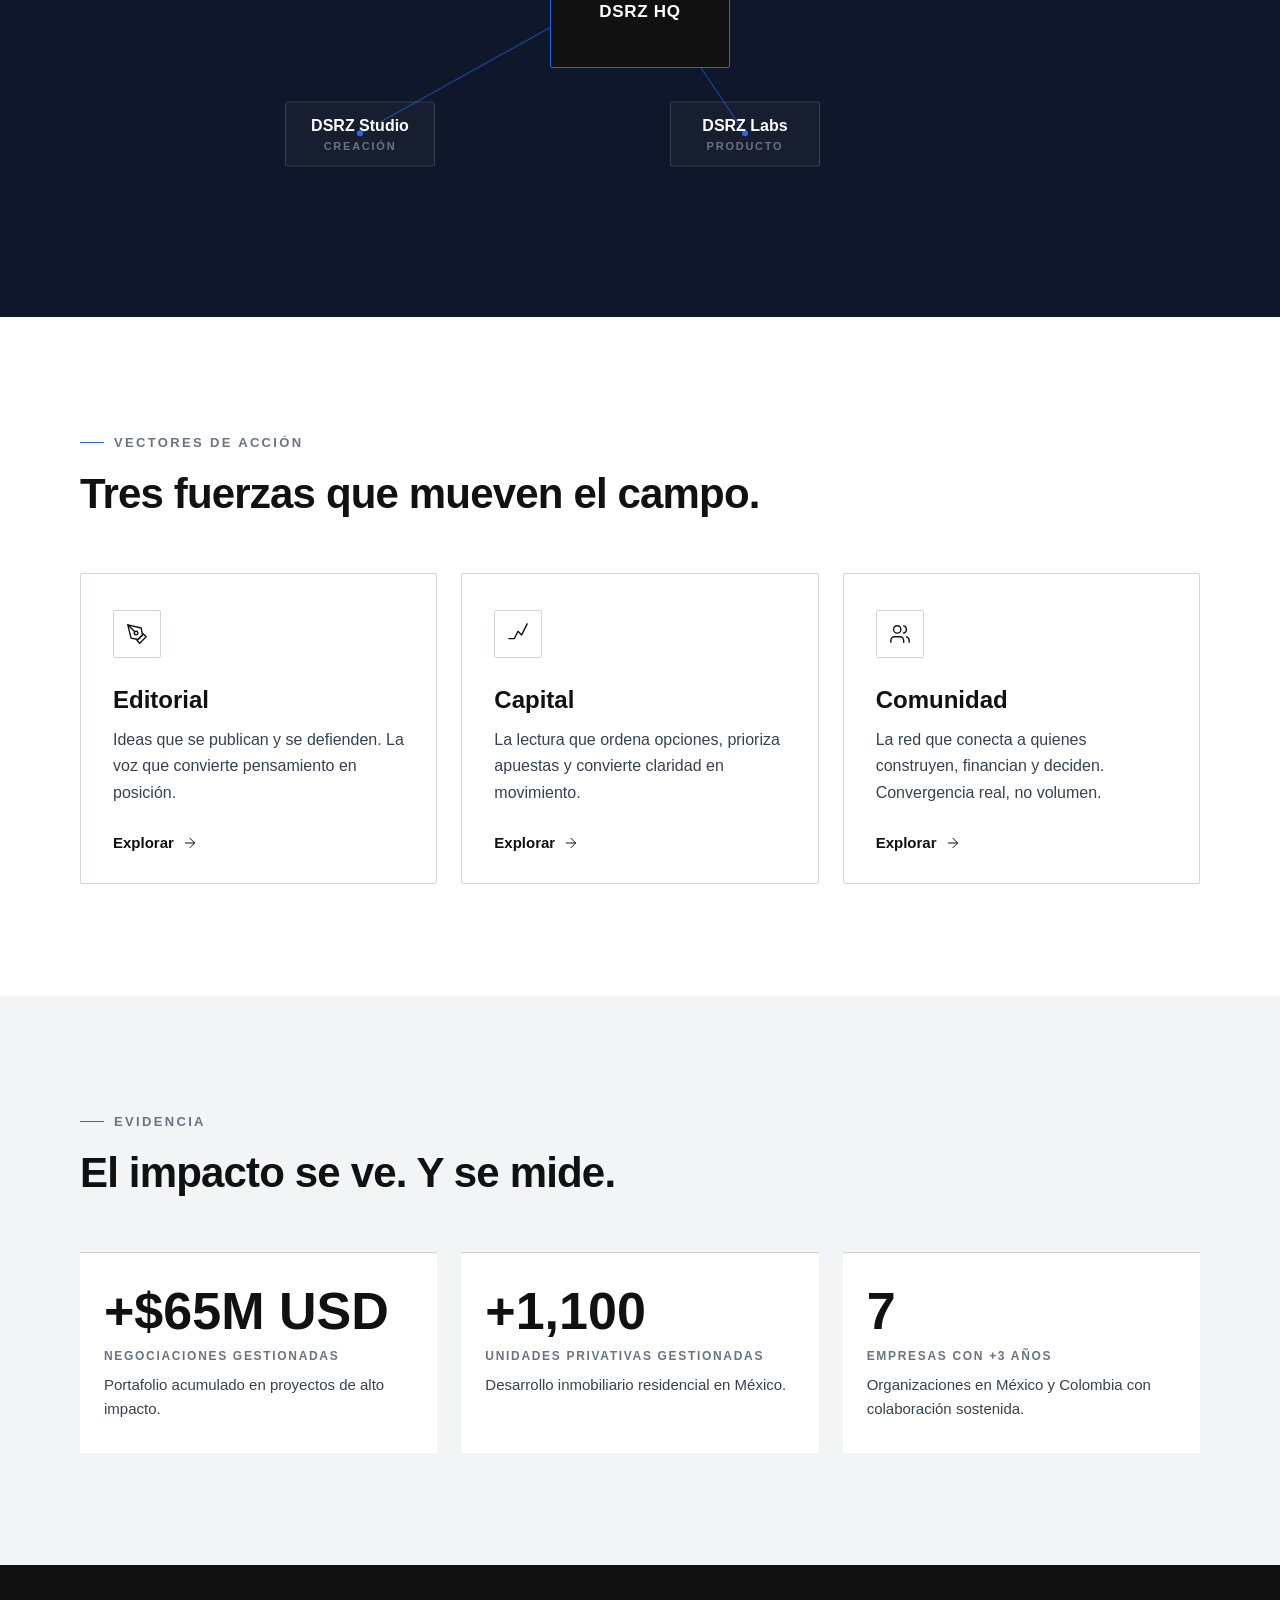
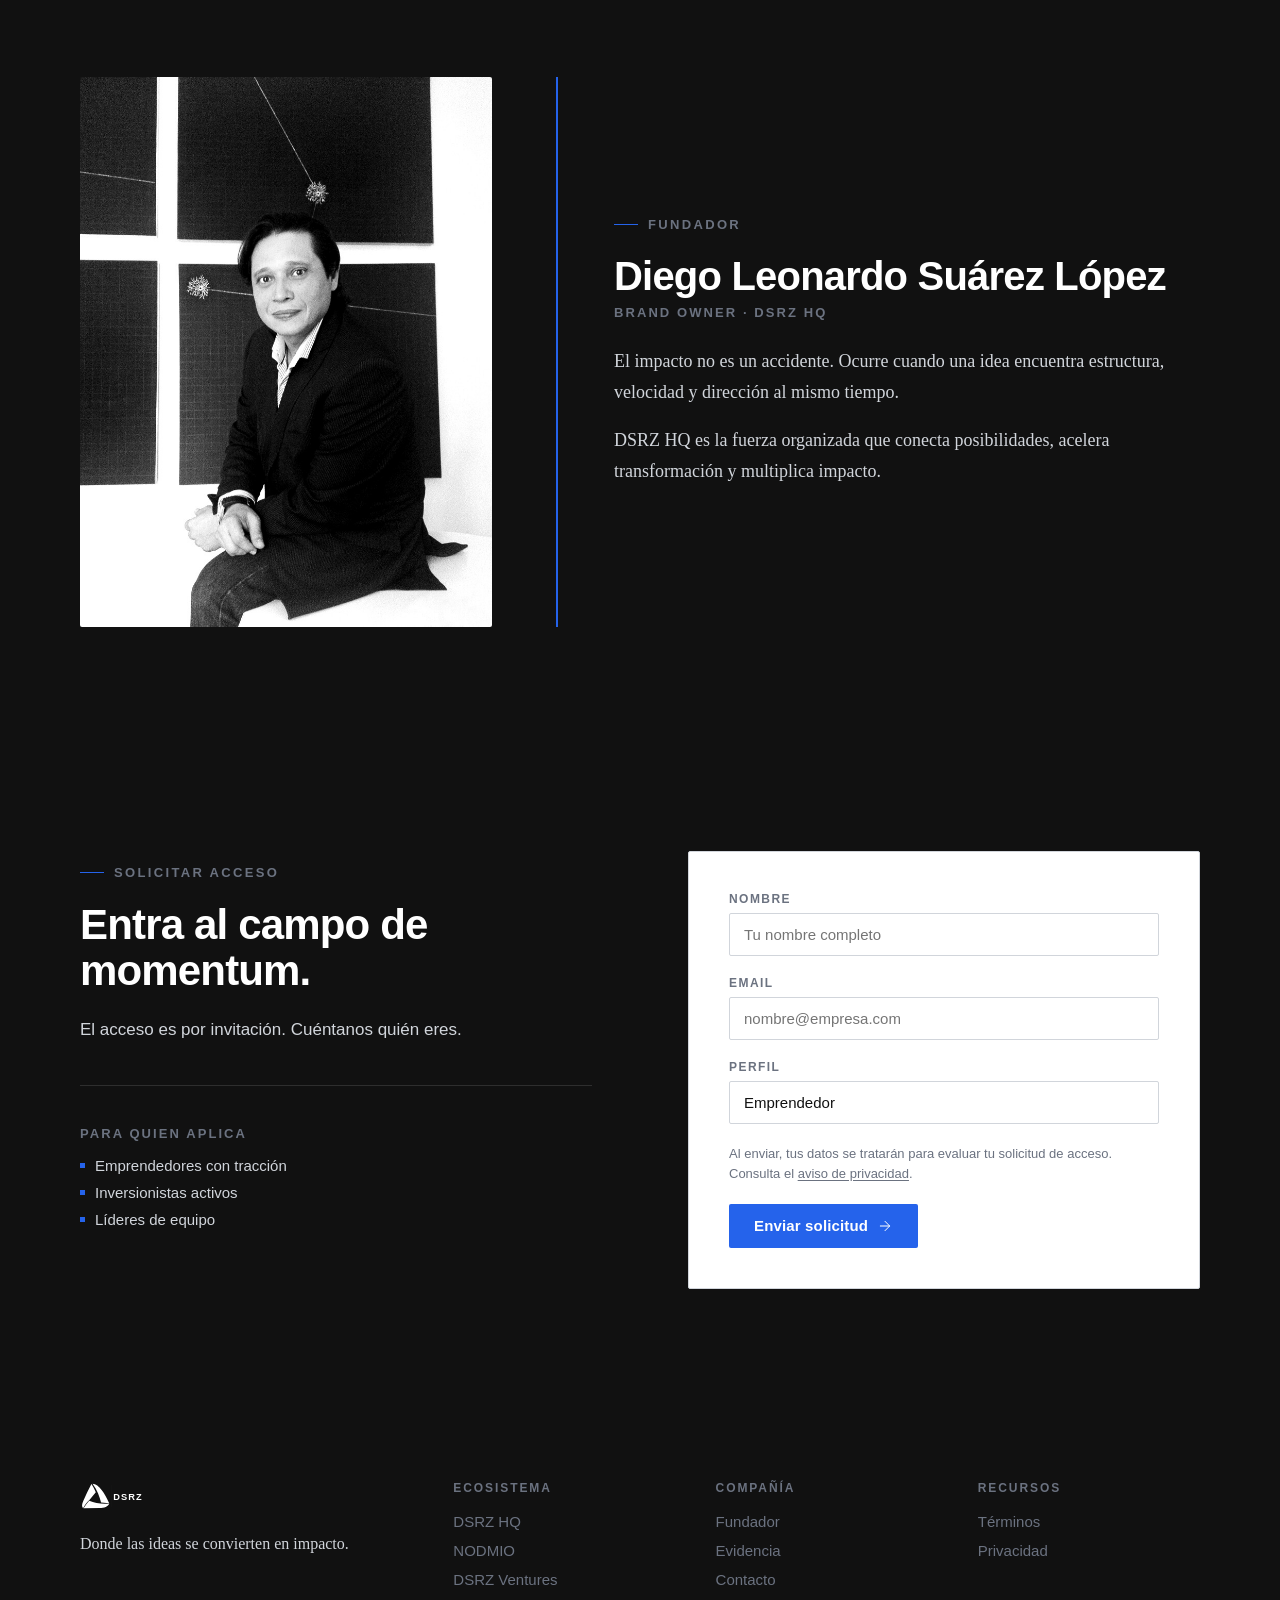
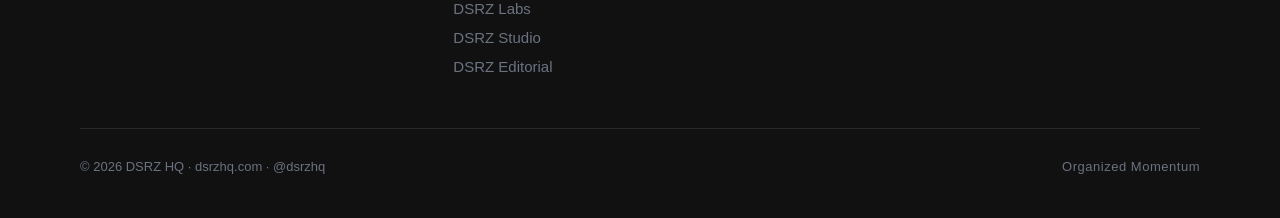
==== commit e9f2471c: "Replace with correct design from dsrzhq-web repository - Updated index.html with proper structure an" ====
--- a/index.html
+++ b/index.html
@@ -1,960 +1,989 @@
 <!DOCTYPE html>
 <html lang="es">
 <head>
-  <meta charset="UTF-8">
-  <meta name="viewport" content="width=device-width, initial-scale=1.0">
-  <title>DSRZ HQ — Donde las ideas se convierten en impacto</title>
-  <meta name="description" content="Plataforma premium para emprendedores, inversionistas y líderes.">
-  <link rel="stylesheet" href="./colors_and_type.css">
+  <meta charset="utf-8">
+  <meta name="viewport" content="width=device-width, initial-scale=1">
+  <title>DSRZ HQ — donde las ideas se convierten en impacto</title>
+  <meta name="description" content="DSRZ HQ es el punto de entrada al ecosistema DSRZ.">
+  <link rel="canonical" href="https://dsrzhq.com/">
+  <meta property="og:type" content="website">
+  <meta property="og:url" content="https://dsrzhq.com/">
+  <meta property="og:title" content="DSRZ HQ — donde las ideas se convierten en impacto">
+  <meta property="og:description" content="DSRZ HQ es el punto de entrada al ecosistema DSRZ.">
+  <meta property="og:image" content="https://dsrzhq.com/assets/og/dsrzhq-og.png">
+  <meta property="og:image:width" content="1200">
+  <meta property="og:image:height" content="630">
+  <meta property="og:locale" content="es_ES">
+  <meta property="og:site_name" content="DSRZ HQ">
+  <meta name="twitter:card" content="summary_large_image">
+  <meta name="twitter:title" content="DSRZ HQ — donde las ideas se convierten en impacto">
+  <meta name="twitter:description" content="DSRZ HQ es el punto de entrada al ecosistema DSRZ.">
+  <meta name="twitter:image" content="https://dsrzhq.com/assets/og/dsrzhq-og.png">
+  <script type="application/ld+json">
+    {
+      "@context": "https://schema.org",
+      "@type": "Organization",
+      "name": "DSRZ HQ",
+      "legalName": "DSRZ HQ",
+      "url": "https://dsrzhq.com/",
+      "logo": "https://dsrzhq.com/assets/logos/DSRZ_lockup_horizontal_inverted.svg",
+      "description": "DSRZ HQ es el punto de entrada al ecosistema DSRZ."
+    }
+  </script>
+  <link rel="icon" href="assets/logos/DSRZ_favicon_silhouette.svg">
   <style>
-    * { box-sizing: border-box; }
-    html, body { margin: 0; padding: 0; }
-    body { background: var(--white); }
-
-    /* Sticky nav */
-    header {
-      position: sticky;
-      top: 0;
-      z-index: 60;
-      background: transparent;
-      border-bottom: 1px solid transparent;
-      transition: background var(--dur) var(--ease-standard), border-color var(--dur) var(--ease-standard);
-    }
-    header.solid {
+    /* ── FONTS (self-hosted, paths relative to this file) ────────────────── */
+    @font-face { font-family:'Space Grotesk'; font-weight:300; font-style:normal; font-display:swap; src:url('fonts/SpaceGrotesk-Light.woff2') format('woff2'); }
+    @font-face { font-family:'Space Grotesk'; font-weight:400; font-style:normal; font-display:swap; src:url('fonts/SpaceGrotesk-Regular.woff2') format('woff2'); }
+    @font-face { font-family:'Space Grotesk'; font-weight:500; font-style:normal; font-display:swap; src:url('fonts/SpaceGrotesk-Medium.woff2') format('woff2'); }
+    @font-face { font-family:'Space Grotesk'; font-weight:600; font-style:normal; font-display:swap; src:url('fonts/SpaceGrotesk-SemiBold.woff2') format('woff2'); }
+    @font-face { font-family:'Space Grotesk'; font-weight:700; font-style:normal; font-display:swap; src:url('fonts/SpaceGrotesk-Bold.woff2') format('woff2'); }
+    @font-face { font-family:'Inter'; font-weight:400; font-style:normal; font-display:swap; src:url('fonts/Inter_18pt-Regular.woff2') format('woff2'); }
+    @font-face { font-family:'Inter'; font-weight:500; font-style:normal; font-display:swap; src:url('fonts/Inter_18pt-Medium.woff2') format('woff2'); }
+    @font-face { font-family:'Inter'; font-weight:600; font-style:normal; font-display:swap; src:url('fonts/Inter_18pt-SemiBold.woff2') format('woff2'); }
+    @font-face { font-family:'Inter'; font-weight:700; font-style:normal; font-display:swap; src:url('fonts/Inter_18pt-Bold.woff2') format('woff2'); }
+    @font-face { font-family:'Source Serif 4'; font-weight:400; font-style:normal; font-display:swap; src:url('fonts/SourceSerif4-Regular.woff2') format('woff2'); }
+    @font-face { font-family:'Source Serif 4'; font-weight:600; font-style:normal; font-display:swap; src:url('fonts/SourceSerif4-SemiBold.woff2') format('woff2'); }
+    @font-face { font-family:'Source Serif 4'; font-weight:400; font-style:italic; font-display:swap; src:url('fonts/SourceSerif4-Italic.woff2') format('woff2'); }
+
+    /* ── DESIGN TOKENS ───────────────────────────────────────────────────── */
+    :root {
+      --obsidian:      #111111;
+      --white:         #FFFFFF;
+      --momentum-blue: #2563EB;
+      --impact-cyan:   #06B6D4;
+      --signal-amber:  #F59E0B;
+      --deep-navy:     #0F172A;
+      --slate-900: #1F2937; --slate-700: #374151;
+      --slate-500: #6B7280; --slate-300: #D1D5DB; --slate-100: #F3F4F6;
+      --fg-1: var(--obsidian);  --fg-2: var(--slate-700); --fg-3: var(--slate-500);
+      --line-1: var(--slate-300); --line-on-dark: rgba(255,255,255,0.15);
+      --accent: var(--momentum-blue); --accent-hover: #1D4ED8; --accent-press: #1E40AF;
+      --font-display: 'Space Grotesk','Helvetica Neue',Arial,sans-serif;
+      --font-ui:      'Inter','Helvetica Neue',Arial,sans-serif;
+      --font-serif:   'Source Serif 4',Georgia,'Times New Roman',serif;
+      --ease-standard: cubic-bezier(0.4,0.0,0.2,1);
+      --dur: 200ms; --dur-fast: 120ms; --dur-slow: 360ms;
+    }
+
+    /* ── RESETS ──────────────────────────────────────────────────────────── */
+    *, *::before, *::after { box-sizing: border-box; margin: 0; padding: 0; }
+    html { scroll-behavior: smooth; }
+    body { background: var(--obsidian); font-family: var(--font-ui); -webkit-font-smoothing: antialiased; }
+    img { display: block; max-width: 100%; }
+    a { text-decoration: none; color: inherit; }
+    button { font-family: var(--font-ui); cursor: pointer; }
+    ::selection { background: var(--momentum-blue); color: #fff; }
+    .hidden { display: none !important; }
+    .hp { position: absolute; left: -9999px; width: 1px; height: 1px; overflow: hidden; }
+    a:focus-visible, button:focus-visible, input:focus-visible, select:focus-visible {
+      outline: 2px solid var(--momentum-blue); outline-offset: 2px;
+    }
+
+    /* ── LAYOUT ──────────────────────────────────────────────────────────── */
+    .wrap { max-width: 1440px; margin: 0 auto; padding: 0 80px; box-sizing: border-box; }
+
+    /* ── EYEBROW ─────────────────────────────────────────────────────────── */
+    .ew {
+      display: inline-flex; align-items: center; gap: 10px;
+      font-family: var(--font-ui); font-weight: 600; font-size: 13px;
+      text-transform: uppercase; letter-spacing: 0.18em; color: var(--fg-3);
+    }
+    .ew::before { content:''; display:block; width:24px; height:1px; background:var(--momentum-blue); flex-shrink:0; }
+    .ew-dark { color: var(--slate-500); }
+
+    /* ── BUTTONS ─────────────────────────────────────────────────────────── */
+    .btn {
+      font-family: var(--font-ui); font-weight: 600; font-size: 15px;
+      padding: 13px 24px; border-radius: 2px; border: 1.5px solid transparent;
+      cursor: pointer; display: inline-flex; align-items: center; gap: 9px;
+      letter-spacing: 0.01em; line-height: 1;
+      transition: background var(--dur) var(--ease-standard),
+                  border-color var(--dur) var(--ease-standard),
+                  color var(--dur) var(--ease-standard);
+    }
+    .btn-primary { background: var(--accent); color: #fff; }
+    .btn-primary:hover { background: var(--accent-hover); }
+    .btn-primary:active { background: var(--accent-press); }
+    .btn-ghost-dark { background: transparent; color: #fff; border-color: var(--line-on-dark); }
+    .btn-ghost-dark:hover { border-color: #fff; }
+    .btn-ghost-light { background: transparent; color: var(--fg-1); border-color: var(--line-1); }
+    .btn-ghost-light:hover { border-color: var(--obsidian); }
+    .btn-dark { background: var(--obsidian); color: #fff; }
+    .btn-dark:hover { background: #000; }
+
+    /* ── FORM FIELDS ─────────────────────────────────────────────────────── */
+    .field { display: flex; flex-direction: column; gap: 7px; }
+    .field label {
+      font-family: var(--font-ui); font-size: 12px; font-weight: 600;
+      text-transform: uppercase; letter-spacing: 0.12em; color: var(--fg-3);
+    }
+    .field input, .field select {
+      font-family: var(--font-ui); font-size: 15px; color: var(--fg-1);
+      padding: 12px 14px; border: 1.5px solid var(--line-1); border-radius: 2px;
+      background: var(--white); outline: none; width: 100%;
+      transition: border-color var(--dur) var(--ease-standard);
+      -webkit-appearance: none; appearance: none;
+    }
+    .field input:focus, .field select:focus { border-color: var(--momentum-blue); }
+    .form-legal { font-family: var(--font-ui); font-size: 13px; line-height: 1.55; color: var(--fg-3); }
+    .form-legal a { text-decoration: underline; text-underline-offset: 0.16em; }
+
+    /* ── NAV ─────────────────────────────────────────────────────────────── */
+    .nav {
+      position: sticky; top: 0; z-index: 60;
+      background: transparent; border-bottom: 1px solid transparent;
+      transition: background var(--dur) var(--ease-standard),
+                  border-color var(--dur) var(--ease-standard);
+    }
+    .nav.solid {
       background: var(--obsidian);
       border-bottom-color: rgba(255,255,255,0.10);
     }
-
-    .nav-wrap {
-      max-width: 1440px;
-      margin: 0 auto;
-      padding: 0 80px;
-      height: 80px;
-      display: flex;
-      align-items: center;
-      justify-content: space-between;
-    }
-
-    .nav-logo {
-      display: flex;
-      align-items: center;
-      text-decoration: none;
-    }
-    .nav-logo img {
-      height: 28px;
-      width: auto;
-    }
-
-    nav {
-      display: flex;
-      align-items: center;
-      gap: 38px;
-    }
-    nav a {
-      font-family: var(--font-ui);
-      font-size: 15px;
-      font-weight: 500;
+    .nav-inner { height: 80px; display: flex; align-items: center; justify-content: space-between; }
+    .nav-logo img { height: 28px; }
+    .nav-links { display: flex; align-items: center; gap: 38px; }
+    .nav-links a {
+      font-family: var(--font-ui); font-size: 15px; font-weight: 500;
       color: rgba(255,255,255,0.72);
-      text-decoration: none;
-      letter-spacing: 0.01em;
       transition: color var(--dur) var(--ease-standard);
     }
-    nav a:hover {
-      color: #fff;
-    }
-
-    /* Sections */
-    section {
-      position: relative;
-    }
-
-    .content-wrap {
-      max-width: 1440px;
-      margin: 0 auto;
-      padding: 0 80px;
-      box-sizing: border-box;
-    }
-
-    /* Hero */
-    #hero {
-      background: #0F172A;
-      color: #fff;
-      overflow: hidden;
-      margin-top: -80px;
-      padding-top: 80px;
-    }
-
+    .nav-links a:hover { color: #fff; }
+
+    /* ── HERO ────────────────────────────────────────────────────────────── */
+    .hero {
+      position: relative; background: var(--deep-navy); color: #fff;
+      overflow: hidden; margin-top: -80px; padding-top: 80px;
+    }
     .hero-lines {
-      position: absolute;
-      top: 0;
-      right: 0;
-      width: 420px;
-      height: 320px;
+      position: absolute; top: -60px; right: -40px; width: 720px; height: 520px;
       pointer-events: none;
-      background-image: repeating-linear-gradient(54deg, rgba(255,255,255,0.05) 0px, rgba(255,255,255,0.05) 1px, transparent 1px, transparent 26px);
-    }
-
-    .hero-inner {
-      max-width: 880px;
-      padding-top: 96px;
-      padding-bottom: 96px;
-    }
-
-    .hero-inner h1 {
-      font-family: var(--font-display);
-      font-weight: 700;
-      font-size: 56px;
-      line-height: 1.08;
-      letter-spacing: -0.02em;
-      margin: 26px 0 0;
-      color: #fff;
-    }
-
-    .hero-inner h1 .blue {
-      color: #2563EB;
-    }
-
-    .hero-inner p {
-      font-family: var(--font-ui);
-      font-weight: 400;
-      font-size: 20px;
-      line-height: 1.6;
-      color: var(--slate-300);
-      max-width: 620px;
-      margin: 28px 0 0;
-    }
-
-    .hero-ctas {
-      display: flex;
-      gap: 14px;
-      margin-top: 40px;
-    }
-
-    /* Signal */
-    #signal {
-      background: var(--white);
-    }
-
-    .signal-inner {
-      padding-top: 128px;
-      padding-bottom: 128px;
-    }
-
-    .signal-inner blockquote {
-      margin: 32px 0 0;
-    }
-
-    .signal-inner blockquote p {
-      font-family: var(--font-serif);
-      font-style: italic;
-      font-weight: 400;
-      font-size: 46px;
-      line-height: 1.28;
-      letter-spacing: -0.01em;
-      color: var(--fg-1);
-      margin: 0;
-    }
-
-    /* Ecosystem */
-    #ecosystem {
-      background: #0F172A;
-      color: #fff;
-    }
-
-    .ecosystem-inner {
-      padding-top: 96px;
-      padding-bottom: 96px;
-    }
-
-    .ecosystem-inner h2 {
-      font-family: var(--font-display);
-      font-weight: 700;
-      font-size: 40px;
-      line-height: 1.2;
-      margin-top: 24px;
-      color: #fff;
-    }
-
-    .ecosystem-inner p {
-      font-family: var(--font-ui);
-      font-weight: 400;
-      font-size: 16px;
-      line-height: 1.5;
-      color: var(--slate-300);
-      margin-top: 16px;
-      max-width: 720px;
-    }
-
-    .constellation-svg {
-      width: 100%;
-      max-width: 560px;
-      height: auto;
-      margin-top: 64px;
-    }
-
-    /* Vectors */
-    #vectors {
-      background: var(--white);
-    }
-
-    .vectors-inner {
-      padding-top: 96px;
-      padding-bottom: 96px;
-    }
-
-    .vectors-inner h2 {
-      font-family: var(--font-display);
-      font-weight: 700;
-      font-size: 40px;
-      line-height: 1.2;
-      margin-top: 24px;
-      max-width: 760px;
-    }
-
-    .vectors-grid {
-      display: grid;
-      grid-template-columns: repeat(auto-fit, minmax(280px, 1fr));
-      gap: 24px;
-      margin-top: 64px;
-    }
-
-    .vector-card {
-      background: var(--white);
-      border: 1px solid var(--line-1);
-      border-radius: 2px;
-      padding: 40px 32px;
-      transition: border-color var(--dur) var(--ease-standard);
-      text-align: center;
-    }
-
-    .vector-card:hover {
-      border-color: #2563EB;
-    }
-
-    .vector-icon {
-      width: 24px;
-      height: 24px;
-      margin: 0 auto 20px;
-      display: flex;
-      align-items: center;
-      justify-content: center;
-    }
-
-    .vector-icon svg {
-      width: 100%;
-      height: 100%;
-      stroke: var(--fg-1);
-      stroke-width: 1.5;
-      fill: none;
-    }
-
-    .vector-card h3 {
-      font-family: var(--font-display);
-      font-weight: 700;
-      font-size: 24px;
-      line-height: 1.2;
-      margin: 0 0 16px;
-      color: var(--fg-1);
-    }
-
-    .vector-card p {
-      font-family: var(--font-ui);
-      font-weight: 400;
-      font-size: 16px;
-      line-height: 1.5;
-      color: var(--fg-2);
-      margin: 0 0 24px;
-    }
-
-    .vector-card a {
-      display: inline-flex;
-      align-items: center;
-      gap: 6px;
-      font-family: var(--font-ui);
-      font-weight: 600;
-      font-size: 15px;
-      color: #2563EB;
-      text-decoration: none;
+      background-image: repeating-linear-gradient(
+        54deg, rgba(255,255,255,0.07) 0px, rgba(255,255,255,0.07) 1px,
+        transparent 1px, transparent 26px
+      );
+      -webkit-mask-image: radial-gradient(120% 120% at 100% 0%, #000 30%, transparent 72%);
+      mask-image: radial-gradient(120% 120% at 100% 0%, #000 30%, transparent 72%);
+    }
+    .hero-content { position: relative; padding-top: 96px; padding-bottom: 96px; }
+    .hero-max { max-width: 880px; }
+    .hero h1 {
+      font-family: var(--font-display); font-weight: 700; font-size: 56px;
+      line-height: 1.08; letter-spacing: -0.02em; margin: 26px 0 0; color: #fff;
+    }
+    .hero h1 .accent { color: var(--momentum-blue); }
+    .hero-lead {
+      font-family: var(--font-ui); font-size: 20px; line-height: 1.6;
+      color: var(--slate-300); max-width: 620px; margin: 28px 0 0;
+    }
+    .hero-ctas { display: flex; gap: 14px; margin-top: 40px; flex-wrap: wrap; }
+
+    /* ── SIGNAL ──────────────────────────────────────────────────────────── */
+    .signal { background: var(--white); }
+    .signal-inner { padding-top: 128px; padding-bottom: 128px; }
+    .signal blockquote { margin: 32px 0 0; }
+    .signal blockquote p {
+      font-family: var(--font-serif); font-style: italic; font-weight: 400;
+      font-size: 46px; line-height: 1.28; letter-spacing: -0.01em; color: var(--fg-1);
+      max-width: 1080px;
+    }
+
+    /* ── ECOSYSTEM ───────────────────────────────────────────────────────── */
+    .ecosystem { background: var(--deep-navy); color: #fff; }
+    .eco-inner { padding-top: 112px; padding-bottom: 112px; }
+    .eco-inner h2 {
+      font-family: var(--font-display); font-weight: 700; font-size: 42px;
+      line-height: 1.12; letter-spacing: -0.02em; margin: 20px 0 8px; color: #fff; max-width: 760px;
+    }
+    .eco-lead {
+      font-family: var(--font-ui); font-size: 18px; line-height: 1.6;
+      color: var(--slate-300); max-width: 600px; margin: 0 0 56px;
+    }
+    .diagram-wrap {
+      position: relative; width: 100%; height: auto; aspect-ratio: 1280 / 520;
+      margin: 0 auto; max-width: 100%; overflow: hidden;
+    }
+    .diagram-svg { position: absolute; inset: 0; width: 100%; height: 100%; display: block; }
+    .node-center {
+      position: absolute; left: 50%; top: 50%; transform: translate(-50%,-50%);
+      width: 180px; height: 180px; background: var(--obsidian);
+      border: 1.5px solid var(--momentum-blue); border-radius: 2px;
+      display: flex; flex-direction: column; align-items: center; justify-content: center; gap: 12px;
+    }
+    .node-center img { height: 56px; }
+    .node-center-lbl {
+      font-family: var(--font-display); font-weight: 700; font-size: 17px;
+      letter-spacing: 0.04em; color: #fff;
+    }
+    .node-sat {
+      position: absolute; transform: translate(-50%,-50%);
+      min-width: 150px; padding: 14px 18px;
+      background: rgba(255,255,255,0.03); border: 1px solid rgba(255,255,255,0.14);
+      border-radius: 2px; text-align: center; pointer-events: none;
+    }
+    .node-sat-name { font-family: var(--font-display); font-weight: 600; font-size: 16px; color: #fff; white-space: nowrap; }
+    .node-sat-kind {
+      font-family: var(--font-ui); font-size: 11px; font-weight: 600;
+      text-transform: uppercase; letter-spacing: 0.16em; color: var(--slate-500); margin-top: 5px;
+    }
+
+    /* ── VECTORS ─────────────────────────────────────────────────────────── */
+    .vectors { background: var(--white); color: var(--fg-1); }
+    .vec-inner { padding-top: 112px; padding-bottom: 112px; }
+    .vec-inner h2 {
+      font-family: var(--font-display); font-weight: 700; font-size: 42px;
+      line-height: 1.12; letter-spacing: -0.02em; margin: 20px 0 56px; color: var(--fg-1); max-width: 720px;
+    }
+    .vec-grid { display: grid; grid-template-columns: repeat(3,1fr); gap: 24px; }
+    .vec-card {
+      border: 1px solid var(--slate-300); border-radius: 2px;
+      padding: 36px 32px 32px; background: var(--white);
+      transition: border-color 200ms var(--ease-standard);
+      display: flex; flex-direction: column; min-height: 280px;
+    }
+    .vec-card:hover { border-color: var(--momentum-blue); }
+    .card-icon {
+      width: 48px; height: 48px; border: 1.5px solid var(--line-1);
+      border-radius: 2px; display: flex; align-items: center; justify-content: center;
+      margin-bottom: 28px; color: var(--fg-1); flex-shrink: 0;
+    }
+    .vec-card h3 {
+      font-family: var(--font-display); font-weight: 700; font-size: 24px;
+      line-height: 1.2; margin: 0 0 12px; color: var(--fg-1);
+    }
+    .vec-card p {
+      font-family: var(--font-ui); font-size: 16px; line-height: 1.65;
+      color: var(--fg-2); margin: 0 0 28px;
+    }
+    .card-link {
+      margin-top: auto; display: inline-flex; align-items: center; gap: 8px;
+      font-family: var(--font-ui); font-weight: 600; font-size: 15px;
+      color: var(--fg-1); transition: color 200ms var(--ease-standard);
+    }
+    .card-link:hover { color: var(--momentum-blue); }
+
+    /* ── EVIDENCE ────────────────────────────────────────────────────────── */
+    .evidence { background: var(--slate-100); }
+    .ev-inner { padding-top: 112px; padding-bottom: 112px; }
+    .ev-inner h2 {
+      font-family: var(--font-display); font-weight: 700; font-size: 42px;
+      line-height: 1.12; letter-spacing: -0.02em; margin: 20px 0 56px; color: var(--fg-1); max-width: 720px;
+    }
+    .ev-grid { display: grid; grid-template-columns: 1fr 1fr; gap: 24px; }
+    .ev-grid figure { position: relative; margin: 0; }
+    .ev-grid image-slot {
+      display: block; width: 100%; height: 300px;
+      filter: grayscale(1); background: var(--white); border: 1px solid var(--line-1);
+    }
+    .ev-caption {
+      position: absolute; left: 16px; bottom: 16px;
+      background: var(--momentum-blue); color: #fff;
+      font-family: var(--font-ui); font-weight: 600; font-size: 12px;
+      text-transform: uppercase; letter-spacing: 0.14em;
+      padding: 7px 12px; border-radius: 2px;
+    }
+
+    /* ── FOUNDER ─────────────────────────────────────────────────────────── */
+    .founder { background: var(--obsidian); color: #fff; }
+    .founder-inner { padding-top: 112px; padding-bottom: 112px; }
+    .founder-grid { display: grid; grid-template-columns: 0.85fr 1.15fr; gap: 0; align-items: stretch; }
+    .founder-img { padding-right: 64px; }
+    .founder-img image-slot {
+      display: block; width: 100%; aspect-ratio: 3/4;
+      filter: grayscale(1); background: rgba(255,255,255,0.04);
+      border: 1px solid rgba(255,255,255,0.14);
+    }
+    .founder-text {
+      border-left: 2px solid var(--momentum-blue); padding-left: 56px;
+      display: flex; flex-direction: column; justify-content: center;
+    }
+    .founder-text h2 {
+      font-family: var(--font-display); font-weight: 700; font-size: 40px;
+      line-height: 1.12; letter-spacing: -0.02em; margin: 22px 0 6px; color: #fff;
+    }
+    .founder-role {
+      font-family: var(--font-ui); font-size: 13px; font-weight: 600;
+      text-transform: uppercase; letter-spacing: 0.16em; color: var(--slate-500); margin-bottom: 26px;
+    }
+    .founder-text p {
+      font-family: var(--font-serif); font-size: 18px; line-height: 1.7;
+      color: var(--slate-300); margin: 0 0 18px;
+    }
+    .founder-text p:last-child { margin: 0; }
+
+    /* ── ACCESS ──────────────────────────────────────────────────────────── */
+    .access { background: var(--obsidian); color: #fff; }
+    .acc-inner { padding-top: 112px; padding-bottom: 112px; }
+    .acc-grid { display: grid; grid-template-columns: 1fr 1fr; gap: 96px; align-items: start; }
+    .acc-copy { padding-top: 8px; }
+    .acc-copy h2 {
+      font-family: var(--font-display); font-weight: 700; font-size: 42px;
+      line-height: 1.1; letter-spacing: -0.02em; margin: 22px 0 0; color: #fff;
+    }
+    .acc-copy > p {
+      font-family: var(--font-ui); font-size: 17px; line-height: 1.7;
+      color: var(--slate-300); margin: 22px 0 0; max-width: 420px;
+    }
+    .acc-criteria { margin-top: 40px; padding-top: 40px; border-top: 1px solid rgba(255,255,255,0.12); }
+    .acc-criteria-lbl {
+      font-family: var(--font-ui); font-size: 13px; font-weight: 600;
+      text-transform: uppercase; letter-spacing: 0.16em; color: var(--slate-500); margin-bottom: 16px;
+    }
+    .acc-criteria ul { list-style: none; display: flex; flex-direction: column; gap: 10px; }
+    .acc-criteria li { display: flex; align-items: center; gap: 10px; }
+    .acc-criteria li::before { content:''; width:5px; height:5px; background:var(--momentum-blue); flex-shrink:0; }
+    .acc-criteria li span { font-family: var(--font-ui); font-size: 15px; color: var(--slate-300); }
+    .acc-panel {
+      background: var(--white); border: 1px solid var(--line-1);
+      border-radius: 2px; padding: 40px;
+    }
+    .acc-panel form { display: flex; flex-direction: column; gap: 20px; }
+    .acc-success { text-align: center; padding: 24px 0; }
+    .acc-success-icon {
+      width: 52px; height: 52px; background: var(--momentum-blue);
+      border-radius: 2px; display: inline-flex; align-items: center; justify-content: center;
+      margin-bottom: 24px; color: #fff;
+    }
+    .acc-success h3 {
+      font-family: var(--font-display); font-weight: 700; font-size: 24px;
+      letter-spacing: -0.01em; margin: 0 0 12px; color: var(--fg-1);
+    }
+    .acc-success p {
+      font-family: var(--font-serif); font-size: 16px; line-height: 1.65;
+      color: var(--fg-2); margin: 0 auto 28px; max-width: 320px;
+    }
+
+    /* ── FOOTER ──────────────────────────────────────────────────────────── */
+    .footer { background: var(--obsidian); color: #fff; }
+    .footer-inner { padding-top: 80px; padding-bottom: 44px; }
+    .footer-grid {
+      display: grid; grid-template-columns: 1.5fr 1fr 1fr 1fr; gap: 40px;
+      padding-bottom: 52px; border-bottom: 1px solid rgba(255,255,255,0.10);
+    }
+    .footer-brand img { height: 30px; margin-bottom: 20px; }
+    .footer-brand p { font-family: var(--font-serif); font-size: 16px; line-height: 1.6; color: var(--slate-300); max-width: 280px; }
+    .footer-col-title {
+      font-family: var(--font-ui); font-size: 12px; font-weight: 600;
+      text-transform: uppercase; letter-spacing: 0.16em; color: var(--slate-500); margin-bottom: 18px;
+    }
+    .footer-col ul { list-style: none; display: flex; flex-direction: column; gap: 11px; }
+    .footer-col a { font-family: var(--font-ui); font-size: 15px; color: var(--slate-500); transition: color var(--dur) var(--ease-standard); }
+    .footer-col a:hover { color: #fff; }
+    .footer-bottom { display: flex; align-items: center; justify-content: space-between; padding-top: 30px; }
+    .footer-bottom span { font-family: var(--font-ui); font-size: 13px; color: var(--slate-500); }
+    .footer-bottom span:last-child { letter-spacing: 0.04em; }
+
+    /* ── MODAL ───────────────────────────────────────────────────────────── */
+    .modal-overlay {
+      position: fixed; inset: 0; z-index: 100;
+      background: rgba(17,17,17,0.55); backdrop-filter: blur(4px);
+      display: flex; align-items: center; justify-content: center; padding: 24px;
+    }
+    .modal-panel {
+      width: 100%; max-width: 520px; background: var(--white);
+      border: 1px solid var(--line-1); border-radius: 2px; position: relative;
+    }
+    .modal-close {
+      position: absolute; top: 20px; right: 20px;
+      background: none; border: 0; cursor: pointer; color: var(--fg-3);
+      display: flex; padding: 4px; border-radius: 2px;
       transition: color var(--dur) var(--ease-standard);
     }
-
-    .vector-card a:hover {
-      color: #1D4ED8;
-    }
-
-    .vector-card a svg {
-      width: 16px;
-      height: 16px;
-    }
-
-    /* Evidence */
-    #evidence {
-      background: var(--slate-100);
-    }
-
-    .evidence-inner {
-      padding-top: 96px;
-      padding-bottom: 96px;
-    }
-
-    .evidence-grid {
-      display: grid;
-      grid-template-columns: repeat(auto-fit, minmax(200px, 1fr));
-      gap: 24px;
-      margin-top: 64px;
-    }
-
-    .evidence-item {
-      text-align: center;
-      padding-bottom: 24px;
-      border-bottom: 1px solid var(--line-1);
-    }
-
-    .evidence-item:last-child {
-      border-bottom: none;
-    }
-
-    .evidence-stat {
-      font-family: var(--font-display);
-      font-weight: 700;
-      font-size: 40px;
-      line-height: 1.2;
-      color: var(--fg-1);
-      margin: 0;
-    }
-
-    .evidence-label {
-      font-family: var(--font-ui);
-      font-weight: 600;
-      font-size: 12px;
-      text-transform: uppercase;
-      letter-spacing: 0.12em;
-      color: var(--fg-3);
-      margin-top: 8px;
-    }
-
-    /* Founder Frame */
-    #founder {
-      background: var(--obsidian);
-      color: #fff;
-    }
-
-    .founder-inner {
-      padding-top: 96px;
-      padding-bottom: 96px;
-      display: grid;
-      grid-template-columns: 1fr 1fr;
-      gap: 80px;
-      align-items: center;
-    }
-
-    .founder-image {
-      aspect-ratio: 4/5;
-      background: rgba(255,255,255,0.05);
-      border: 1px solid var(--line-on-dark);
-      border-radius: 2px;
-      display: flex;
-      align-items: center;
-      justify-content: center;
-      color: var(--slate-500);
-      font-family: var(--font-ui);
-      font-size: 14px;
-    }
-
-    .founder-text blockquote {
-      margin: 0;
-    }
-
-    .founder-text blockquote p {
-      font-family: var(--font-serif);
-      font-style: italic;
-      font-weight: 400;
-      font-size: 24px;
-      line-height: 1.5;
-      color: #fff;
-      margin: 0 0 32px;
-    }
-
-    .founder-name {
-      font-family: var(--font-display);
-      font-weight: 700;
-      font-size: 18px;
-      text-transform: uppercase;
-      letter-spacing: 0.06em;
-      color: #fff;
-      margin: 0 0 8px;
-    }
-
-    .founder-role {
-      font-family: var(--font-ui);
-      font-weight: 600;
-      font-size: 13px;
-      text-transform: uppercase;
-      letter-spacing: 0.18em;
-      color: var(--slate-500);
-    }
-
-    /* Access */
-    #access {
-      background: var(--white);
-    }
-
-    .access-inner {
-      padding-top: 96px;
-      padding-bottom: 96px;
-      max-width: 520px;
-    }
-
-    .access-form {
-      margin-top: 48px;
-      display: flex;
-      flex-direction: column;
-      gap: 20px;
-    }
-
-    .form-group {
-      display: flex;
-      flex-direction: column;
-      gap: 7px;
-    }
-
-    .form-label {
-      font-family: var(--font-ui);
-      font-size: 12px;
-      font-weight: 600;
-      text-transform: uppercase;
-      letter-spacing: 0.12em;
-      color: var(--fg-3);
-    }
-
-    .form-input, .form-select {
-      font-family: var(--font-ui);
-      font-size: 15px;
-      color: var(--fg-1);
-      padding: 12px 14px;
-      border: 1.5px solid var(--line-1);
-      border-radius: 2px;
-      background: var(--white);
-      outline: none;
-      transition: border-color var(--dur) var(--ease-standard);
-    }
-
-    .form-input:focus, .form-select:focus {
-      border-color: #2563EB;
-    }
-
-    .form-submit {
-      font-family: var(--font-ui);
-      font-weight: 600;
-      font-size: 15px;
-      padding: 13px 24px;
-      border-radius: 2px;
-      border: 1.5px solid transparent;
-      background: #2563EB;
-      color: #fff;
-      cursor: pointer;
-      display: inline-flex;
-      align-items: center;
-      gap: 9px;
-      letter-spacing: 0.01em;
-      transition: background var(--dur) var(--ease-standard), border-color var(--dur) var(--ease-standard);
-      margin-top: 24px;
-    }
-
-    .form-submit:hover {
-      background: #1D4ED8;
-    }
-
-    .form-submit:active {
-      background: #1E40AF;
-    }
-
-    .success-message {
+    .modal-close:hover { color: var(--fg-1); }
+    .modal-body { padding: 40px 40px 36px; }
+    .modal-body h3 {
+      font-family: var(--font-display); font-weight: 700; font-size: 28px;
+      line-height: 1.15; letter-spacing: -0.01em; margin: 18px 0 6px; color: var(--fg-1);
+    }
+    .modal-body > p { font-family: var(--font-ui); font-size: 15px; line-height: 1.6; color: var(--fg-2); margin: 0 0 28px; }
+    .modal-form { display: flex; flex-direction: column; gap: 18px; }
+    .modal-success { padding: 56px 40px; text-align: center; }
+    .modal-success h3 { font-family: var(--font-display); font-weight: 700; font-size: 26px; letter-spacing: -0.01em; margin: 0 0 10px; color: var(--fg-1); }
+    .modal-success p { font-family: var(--font-serif); font-size: 17px; line-height: 1.6; color: var(--fg-2); margin: 0 auto 28px; max-width: 340px; }
+    .success-icon {
+      width: 52px; height: 52px; background: var(--momentum-blue); border-radius: 2px;
+      display: inline-flex; align-items: center; justify-content: center; margin-bottom: 22px; color: #fff;
+    }
+
+    /* ── NAV HAMBURGER ──────────────────────────────────────────────────── */
+    .nav-hamburger {
       display: none;
-      margin-top: 48px;
-      padding: 24px;
-      background: var(--slate-100);
-      border: 1px solid var(--line-1);
-      border-radius: 2px;
-      text-align: center;
-    }
-
-    .success-message.show {
-      display: block;
-    }
-
-    /* Footer */
-    footer {
-      background: var(--obsidian);
-      color: #fff;
-      border-top: 1px solid rgba(255,255,255,0.15);
-    }
-
-    .footer-inner {
-      padding-top: 48px;
-      padding-bottom: 48px;
-      display: flex;
-      align-items: center;
-      justify-content: space-between;
-    }
-
-    .footer-logo {
-      display: flex;
-      align-items: center;
-    }
-
-    .footer-logo img {
-      height: 32px;
-      width: auto;
-    }
-
-    .footer-links {
-      display: flex;
-      gap: 40px;
-    }
-
-    .footer-links a {
-      font-family: var(--font-ui);
-      font-size: 14px;
-      color: rgba(255,255,255,0.72);
-      text-decoration: none;
+      background: none; border: 0; cursor: pointer; color: #fff;
+      padding: 8px; align-items: center; justify-content: center;
+      border-radius: 2px; line-height: 0;
+      transition: opacity var(--dur) var(--ease-standard);
+    }
+    .nav-hamburger:hover { opacity: 0.72; }
+
+    /* ── MOBILE MENU ─────────────────────────────────────────────────────── */
+    .mobile-menu {
+      position: fixed; top: 80px; left: 0; right: 0; bottom: 0;
+      z-index: 59; background: var(--obsidian);
+      border-top: 1px solid rgba(255,255,255,0.10);
+      overflow-y: auto; padding: 8px 0 48px;
+    }
+    .mobile-menu-nav {
+      display: flex; flex-direction: column;
+    }
+    .mobile-menu-nav a {
+      font-family: var(--font-ui); font-size: 20px; font-weight: 500;
+      color: rgba(255,255,255,0.72); padding: 20px 24px;
+      border-bottom: 1px solid rgba(255,255,255,0.07);
       transition: color var(--dur) var(--ease-standard);
     }
-
-    .footer-links a:hover {
-      color: #fff;
-    }
-
-    /* Eyebrow */
-    .eyebrow {
-      display: inline-flex;
-      align-items: center;
-      gap: 10px;
-      font-family: var(--font-ui);
-      font-weight: 600;
-      font-size: 13px;
-      text-transform: uppercase;
-      letter-spacing: 0.18em;
-      color: var(--fg-3);
-    }
-
-    .eyebrow-dark {
-      color: var(--slate-500);
-    }
-
-    .eyebrow::before {
-      content: '';
-      display: inline-block;
-      width: 24px;
-      height: 1px;
-      background: #2563EB;
-    }
-
-    /* Button */
-    .btn {
-      font-family: var(--font-ui);
-      font-weight: 600;
-      font-size: 15px;
-      padding: 13px 24px;
-      border-radius: 2px;
-      border: 1.5px solid transparent;
-      cursor: pointer;
-      display: inline-flex;
-      align-items: center;
-      gap: 9px;
-      letter-spacing: 0.01em;
-      transition: background var(--dur) var(--ease-standard), border-color var(--dur) var(--ease-standard), color var(--dur) var(--ease-standard);
-      line-height: 1;
-      text-decoration: none;
-    }
-
-    .btn-primary {
-      background: #2563EB;
-      color: #fff;
-    }
-
-    .btn-primary:hover {
-      background: #1D4ED8;
-    }
-
-    .btn-primary:active {
-      background: #1E40AF;
-    }
-
-    .btn-ghost {
-      background: transparent;
-      color: var(--fg-1);
-      border-color: var(--line-1);
-    }
-
-    .btn-ghost:hover {
-      border-color: var(--obsidian);
-    }
-
-    .btn-ghost-dark {
-      background: transparent;
-      color: #fff;
-      border-color: var(--line-on-dark);
-    }
-
-    .btn-ghost-dark:hover {
-      border-color: #fff;
-    }
-
-    /* Responsive */
+    .mobile-menu-nav a:hover { color: #fff; }
+    .mobile-menu-cta { padding: 32px 24px 0; }
+    .mobile-menu-cta .btn { width: 100%; justify-content: center; }
+
+    /* ── TABLET (≤ 1024px) ───────────────────────────────────────────────── */
     @media (max-width: 1024px) {
-      .nav-wrap, .content-wrap {
-        padding: 0 48px;
+      .wrap { padding: 0 40px; }
+
+      .hero h1 { font-size: 45px; }
+      .hero-lead { font-size: 18px; }
+
+      .signal-inner { padding-top: 96px; padding-bottom: 96px; }
+      .signal blockquote p { font-size: 37px; }
+
+      .eco-inner h2 { font-size: 34px; }
+      .eco-lead { font-size: 16px; }
+
+      .vec-inner h2 { font-size: 34px; }
+
+      .ev-inner h2 { font-size: 34px; }
+
+      .founder-text h2 { font-size: 32px; }
+      .founder-text p { font-size: 16px; }
+
+      .acc-copy h2 { font-size: 34px; }
+
+      .footer-grid { grid-template-columns: 1.5fr 1fr 1fr; }
+      .footer-brand { grid-column: 1 / -1; }
+    }
+
+    /* ── MOBILE (≤ 768px) ────────────────────────────────────────────────── */
+    @media (max-width: 768px) {
+      .wrap { padding: 0 24px; }
+
+      /* NAV */
+      .nav-inner { height: 64px; }
+      .mobile-menu { top: 64px; }
+      .nav-links { display: none; }
+      .nav-hamburger { display: flex; }
+
+      /* Keep the HTML node overlay proportional to the fluid SVG. */
+      .node-center,
+      .node-sat { transform: translate(-50%,-50%) scale(0.75); }
+
+      /* HERO */
+      .hero-content { padding-top: 64px; padding-bottom: 72px; }
+      .hero h1 { font-size: clamp(32px, 8.8vw, 36px); line-height: 1.1; }
+      .hero-lead { font-size: 16px; max-width: 100%; }
+      .hero-ctas { flex-direction: column; }
+      .hero-ctas .btn { justify-content: center; }
+
+      /* SIGNAL */
+      .signal-inner { padding-top: 72px; padding-bottom: 72px; }
+      .signal blockquote p { font-size: 26px; }
+
+      /* ECOSYSTEM */
+      .eco-inner { padding-top: 72px; padding-bottom: 72px; }
+      .eco-inner h2 { font-size: 28px; }
+      .eco-lead { font-size: 16px; margin-bottom: 40px; }
+
+      /* VECTORS */
+      .vec-inner { padding-top: 72px; padding-bottom: 72px; }
+      .vec-inner h2 { font-size: 28px; margin-bottom: 32px; }
+      .vec-grid { grid-template-columns: 1fr; }
+
+      /* EVIDENCE */
+      .ev-inner { padding-top: 72px; padding-bottom: 72px; }
+      .ev-inner h2 { font-size: 28px; margin-bottom: 32px; }
+      .ev-grid,
+      .ev-stats { grid-template-columns: 1fr !important; }
+
+      /* FOUNDER */
+      .founder-inner { padding-top: 72px; padding-bottom: 72px; }
+      .founder-grid { grid-template-columns: 1fr; gap: 0; }
+      .founder-img { padding-right: 0; padding-bottom: 40px; }
+      .founder-text {
+        border-left: none; border-top: 2px solid var(--momentum-blue);
+        padding-left: 0; padding-top: 40px;
       }
-      .founder-inner {
-        grid-template-columns: 1fr;
-        gap: 48px;
+      .founder-text h2 { font-size: 28px; }
+      .founder-text p { font-size: 16px; }
+
+      /* ACCESS */
+      .acc-inner { padding-top: 72px; padding-bottom: 72px; }
+      .acc-grid { grid-template-columns: 1fr; gap: 40px; }
+      .acc-copy h2 { font-size: 28px; }
+      .acc-panel { padding: 28px 24px; }
+
+      /* FOOTER */
+      .footer-grid { grid-template-columns: 1fr; gap: 32px; }
+      .footer-brand { grid-column: 1 / -1; }
+      .footer-bottom { flex-direction: column; gap: 6px; text-align: center; }
+    }
+
+    /* ── COMPACT MOBILE DIAGRAM (≤ 520px) ────────────────────────────────── */
+    @media (max-width: 520px) {
+      .diagram-wrap {
+        aspect-ratio: auto;
+        display: flex; flex-direction: column; gap: 24px;
+        overflow: visible;
       }
-      .footer-inner {
-        flex-direction: column;
-        gap: 32px;
-        text-align: center;
+      .diagram-svg { display: none; }
+      .node-center,
+      .node-sat {
+        position: relative;
+        left: auto !important; top: auto !important;
+        transform: none;
+        width: 100%; min-width: 0; height: auto;
       }
-      .footer-links {
-        justify-content: center;
-      }
-    }
-
-    @media (max-width: 768px) {
-      .nav-wrap, .content-wrap {
-        padding: 0 24px;
-      }
-      nav {
-        gap: 20px;
-      }
-      nav a {
-        font-size: 13px;
-      }
-      .hero-inner {
-        padding-top: 64px;
-        padding-bottom: 64px;
-      }
-      .hero-inner h1 {
-        font-size: 40px;
-      }
-      .hero-inner p {
-        font-size: 16px;
-      }
-      .hero-ctas {
-        flex-direction: column;
-      }
-      .signal-inner blockquote p {
-        font-size: 32px;
-      }
-      .ecosystem-inner h2, .vectors-inner h2 {
-        font-size: 32px;
-      }
-      .vectors-grid {
-        grid-template-columns: 1fr;
-      }
-    }
-
-    @media (max-width: 640px) {
-      .nav-wrap {
-        height: auto;
-        flex-direction: column;
-        padding: 16px 24px;
-        gap: 16px;
-      }
-      nav {
-        width: 100%;
-        justify-content: space-between;
-        flex-wrap: wrap;
-      }
-      .nav-logo {
-        width: 100%;
-      }
-      #hero {
-        margin-top: -auto;
-      }
-      .hero-inner {
-        padding-top: 48px;
-        padding-bottom: 48px;
-      }
-      .hero-inner h1 {
-        font-size: 28px;
-      }
-      .hero-lines {
-        width: 200px;
-        height: 200px;
-      }
+      .node-center { min-height: 180px; }
     }
   </style>
 </head>
-<body class="dsrz">
-
-<!-- NAV -->
-<header id="nav">
-  <div class="nav-wrap">
-    <a href="#top" class="nav-logo">
-      <img src="./assets/logos/DSRZ_lockup_horizontal_inverted.svg" alt="DSRZ">
-    </a>
-    <nav>
-      <a href="#ecosystem">Ecosistema</a>
-      <a href="#vectors">Vectores</a>
-      <a href="#evidence">Evidencia</a>
-      <a href="#founder">Fundador</a>
-      <button class="btn btn-primary" onclick="openAccess()">Entrar</button>
-    </nav>
-  </div>
-</header>
-
-<!-- HERO -->
-<section id="hero">
-  <div class="hero-lines" aria-hidden="true"></div>
-  <div class="content-wrap">
-    <div class="hero-inner">
-      <span class="eyebrow">Organized Momentum</span>
-      <h1>Donde las ideas se convierten en <span class="blue">impacto</span>.</h1>
-      <p>DSRZ HQ es el punto de entrada al ecosistema DSRZ.</p>
-      <div class="hero-ctas">
-        <button class="btn btn-primary" onclick="openAccess()">Entrar al ecosistema</button>
-        <button class="btn btn-ghost-dark">Conocer la visión</button>
-      </div>
-    </div>
-  </div>
-</section>
-
-<!-- SIGNAL -->
-<section id="signal">
-  <div class="content-wrap">
-    <div class="signal-inner">
-      <span class="eyebrow">Señal</span>
-      <blockquote>
-        <p>La plataforma donde las ideas se convierten en impacto.</p>
-      </blockquote>
-    </div>
-  </div>
-</section>
-
-<!-- ECOSYSTEM -->
-<section id="ecosystem">
-  <div class="content-wrap">
-    <div class="ecosystem-inner">
-      <span class="eyebrow eyebrow-dark">El Ecosistema</span>
-      <h2>Una constelación organizada alrededor de DSRZ HQ.</h2>
-      <p>El ecosistema se organiza alrededor de cinco satélites documentados. La activación pública queda condicionada al cierre de evidencia mínima y validación del set final.</p>
-
-      <svg class="constellation-svg" viewBox="0 0 560 400" xmlns="http://www.w3.org/2000/svg">
-        <!-- Central node -->
-        <g>
-          <rect x="200" y="110" width="160" height="160" rx="2" fill="none" stroke="#2563EB" stroke-width="1.5"/>
-          <image x="240" y="150" width="80" height="80" href="./assets/logos/DSRZ_isotype_white.svg" />
-        </g>
-
-        <!-- Satellites -->
-        <g opacity="0.6">
-          <!-- Top -->
-          <line x1="280" y1="110" x2="280" y2="20" stroke="#2563EB" stroke-width="1.5" stroke-opacity="0.55"/>
-          <circle cx="280" cy="20" r="3.5" fill="#2563EB"/>
-          <rect x="240" y="0" width="80" height="32" rx="2" fill="none" stroke="rgba(255,255,255,0.14)" stroke-width="1"/>
-
-          <!-- Right-top -->
-          <line x1="360" y1="110" x2="420" y2="50" stroke="#2563EB" stroke-width="1.5" stroke-opacity="0.55"/>
-          <circle cx="420" cy="50" r="3.5" fill="#2563EB"/>
-          <rect x="390" y="30" width="80" height="32" rx="2" fill="none" stroke="rgba(255,255,255,0.14)" stroke-width="1"/>
-
-          <!-- Right-bottom -->
-          <line x1="360" y1="190" x2="420" y2="280" stroke="#2563EB" stroke-width="1.5" stroke-opacity="0.55"/>
-          <circle cx="420" cy="280" r="3.5" fill="#2563EB"/>
-          <rect x="390" y="300" width="80" height="32" rx="2" fill="none" stroke="rgba(255,255,255,0.14)" stroke-width="1"/>
-
-          <!-- Left-bottom -->
-          <line x1="200" y1="190" x2="80" y2="280" stroke="#2563EB" stroke-width="1.5" stroke-opacity="0.55"/>
-          <circle cx="80" cy="280" r="3.5" fill="#2563EB"/>
-          <rect x="40" y="300" width="80" height="32" rx="2" fill="none" stroke="rgba(255,255,255,0.14)" stroke-width="1"/>
-
-          <!-- Left-top -->
-          <line x1="200" y1="110" x2="80" y2="50" stroke="#2563EB" stroke-width="1.5" stroke-opacity="0.55"/>
-          <circle cx="80" cy="50" r="3.5" fill="#2563EB"/>
-          <rect x="40" y="30" width="80" height="32" rx="2" fill="none" stroke="rgba(255,255,255,0.14)" stroke-width="1"/>
-        </g>
-      </svg>
-    </div>
-  </div>
-</section>
-
-<!-- VECTORS -->
-<section id="vectors">
-  <div class="content-wrap">
-    <div class="vectors-inner">
-      <span class="eyebrow">Vectores de acción</span>
-      <h2>Tres ángulos de activación.</h2>
-
-      <div class="vectors-grid">
-        <!-- Editorial -->
-        <div class="vector-card">
-          <div class="vector-icon">
-            <svg viewBox="0 0 24 24" xmlns="http://www.w3.org/2000/svg">
-              <path d="M12 19l-7-3v-5l7-3 7 3v5l-7 3zm0-5L7 11v3l5 2 5-2v-3l-5 3z"/>
-            </svg>
-          </div>
-          <h3>Editorial</h3>
-          <p>Voz autoral y análisis de tendencias en tecnología y negocio.</p>
-          <a href="#" onclick="return false">Ver más →</a>
-        </div>
-
-        <!-- Capital -->
-        <div class="vector-card">
-          <div class="vector-icon">
-            <svg viewBox="0 0 24 24" xmlns="http://www.w3.org/2000/svg">
-              <path d="M12 2l9 5v6c0 5.55-3.84 10.74-9 12-5.16-1.26-9-6.45-9-12V7l9-5z"/>
-            </svg>
-          </div>
-          <h3>Capital</h3>
-          <p>Acceso a rondas de inversión y alianzas estratégicas.</p>
-          <a href="#" onclick="return false">Ver más →</a>
-        </div>
-
-        <!-- Comunidad -->
-        <div class="vector-card">
-          <div class="vector-icon">
-            <svg viewBox="0 0 24 24" xmlns="http://www.w3.org/2000/svg">
-              <path d="M16 11c1.66 0 3-1.34 3-3s-1.34-3-3-3-3 1.34-3 3 1.34 3 3 3zm-8 0c1.66 0 3-1.34 3-3S9.66 5 8 5 5 6.34 5 8s1.34 3 3 3zm0 2c-2.33 0-7 1.17-7 3.5V19h14v-2.5c0-2.33-4.67-3.5-7-3.5zm8 0c-.29 0-.62.02-.97.05 1.16.84 1.97 1.97 1.97 3.45V19h6v-2.5c0-2.33-4.67-3.5-7-3.5z"/>
-            </svg>
-          </div>
-          <h3>Comunidad</h3>
-          <p>Red de emprendedores, inversores y líderes alineados.</p>
-          <a href="#" onclick="return false">Ver más →</a>
-        </div>
-      </div>
-    </div>
-  </div>
-</section>
-
-<!-- EVIDENCE -->
-<section id="evidence">
-  <div class="content-wrap">
-    <div class="evidence-inner">
-      <span class="eyebrow">Evidencia</span>
-      <div class="evidence-grid">
-        <div class="evidence-item">
-          <p class="evidence-stat">24</p>
-          <p class="evidence-label">Miembros fundadores</p>
-        </div>
-        <div class="evidence-item">
-          <p class="evidence-stat">$3.2M</p>
-          <p class="evidence-label">Capital movilizado</p>
-        </div>
-        <div class="evidence-item">
-          <p class="evidence-stat">8</p>
-          <p class="evidence-label">Proyectos en desarrollo</p>
-        </div>
-      </div>
-    </div>
-  </div>
-</section>
-
-<!-- FOUNDER FRAME -->
-<section id="founder">
-  <div class="content-wrap">
-    <div class="founder-inner">
-      <div class="founder-image">
-        [Fotografía del fundador — 480×600px]
-      </div>
-      <div class="founder-text">
-        <blockquote>
-          <p>DSRZ HQ es el punto de convergencia entre posibilidad y momentum. Aquí, los líderes que construyen el futuro encuentran capital, comunidad y claridad de propósito.</p>
-        </blockquote>
-        <p class="founder-name">Diego Leonardo Suárez López</p>
-        <p class="founder-role">Fundador</p>
-      </div>
-    </div>
-  </div>
-</section>
-
-<!-- ACCESS -->
-<section id="access">
-  <div class="content-wrap">
-    <div class="access-inner">
-      <span class="eyebrow">Solicitar acceso</span>
-      <form class="access-form" onsubmit="handleSubmit(event)">
-        <div class="form-group">
-          <label class="form-label">Nombre</label>
-          <input type="text" name="nombre" class="form-input" placeholder="Tu nombre completo" required>
-        </div>
-        <div class="form-group">
-          <label class="form-label">Perfil</label>
-          <select name="perfil" class="form-select" required>
-            <option>Selecciona tu perfil</option>
-            <option>Emprendedor</option>
-            <option>Inversionista</option>
-            <option>Líder de equipo</option>
-            <option>Otro</option>
-          </select>
-        </div>
-        <div class="form-group">
-          <label class="form-label">Email</label>
-          <input type="email" name="email" class="form-input" placeholder="tu@email.com" required>
-        </div>
-        <button type="submit" class="form-submit">Enviar solicitud</button>
-      </form>
-      <div class="success-message" id="successMsg">
-        <p style="font-family: var(--font-ui); color: var(--fg-1); margin: 0; font-weight: 500;">¡Solicitud recibida! Te contactaremos pronto.</p>
-      </div>
-    </div>
-  </div>
-</section>
-
-<!-- FOOTER -->
-<footer>
-  <div class="content-wrap">
-    <div class="footer-inner">
-      <a href="#top" class="footer-logo">
-        <img src="./assets/logos/DSRZ_lockup_horizontal_inverted.svg" alt="DSRZ">
+<body>
+
+  <!-- ═══ NAV ═══════════════════════════════════════════════════════════════ -->
+  <header class="nav" id="nav" role="banner">
+    <div class="wrap nav-inner">
+      <a href="#top" class="nav-logo" aria-label="DSRZ HQ — inicio">
+        <img src="assets/logos/DSRZ_lockup_horizontal_inverted.svg" alt="DSRZ" height="28">
       </a>
-      <div class="footer-links">
+      <nav class="nav-links" aria-label="Navegación principal">
         <a href="#ecosystem">Ecosistema</a>
         <a href="#vectors">Vectores</a>
         <a href="#evidence">Evidencia</a>
         <a href="#founder">Fundador</a>
-        <a href="#">Política de privacidad</a>
+        <button class="btn btn-primary js-modal-open">Entrar</button>
+      </nav>
+      <button class="nav-hamburger" id="nav-hamburger" aria-label="Abrir menú" aria-expanded="false">
+        <svg id="hamburger-icon" width="22" height="22" viewBox="0 0 24 24" fill="none" stroke="currentColor" stroke-width="1.5" stroke-linecap="round" stroke-linejoin="round" aria-hidden="true"><line x1="4" x2="20" y1="6" y2="6"/><line x1="4" x2="20" y1="12" y2="12"/><line x1="4" x2="20" y1="18" y2="18"/></svg>
+        <svg id="hamburger-close-icon" class="hidden" width="22" height="22" viewBox="0 0 24 24" fill="none" stroke="currentColor" stroke-width="1.5" stroke-linecap="round" stroke-linejoin="round" aria-hidden="true"><path d="M18 6 6 18"/><path d="m6 6 12 12"/></svg>
+      </button>
+    </div>
+  </header>
+
+  <!-- ═══ MOBILE MENU ═════════════════════════════════════════════════════ -->
+  <div class="mobile-menu hidden" id="mobile-menu" role="dialog" aria-label="Menú de navegación">
+    <nav class="mobile-menu-nav">
+      <a href="#ecosystem" class="js-menu-close">Ecosistema</a>
+      <a href="#vectors" class="js-menu-close">Vectores</a>
+      <a href="#evidence" class="js-menu-close">Evidencia</a>
+      <a href="#founder" class="js-menu-close">Fundador</a>
+    </nav>
+    <div class="mobile-menu-cta">
+      <button class="btn btn-primary js-modal-open js-menu-close">
+        Entrar al ecosistema
+        <svg width="16" height="16" viewBox="0 0 24 24" fill="none" stroke="currentColor" stroke-width="1.5" stroke-linecap="round" stroke-linejoin="round" aria-hidden="true"><path d="M5 12h14"/><path d="m12 5 7 7-7 7"/></svg>
+      </button>
+    </div>
+  </div>
+
+  <!-- ═══ HERO ══════════════════════════════════════════════════════════════ -->
+  <section id="top" class="hero" data-screen-label="Hero">
+    <div class="hero-lines" aria-hidden="true"></div>
+    <div class="wrap hero-content">
+      <div class="hero-max">
+        <span class="ew ew-dark">Organized Momentum</span>
+        <h1>Donde las ideas se convierten en <span class="accent">impacto</span>.</h1>
+        <p class="hero-lead">DSRZ HQ es el punto de entrada al ecosistema DSRZ.</p>
+        <div class="hero-ctas">
+          <button class="btn btn-primary js-modal-open">
+            Entrar al ecosistema
+            <svg width="16" height="16" viewBox="0 0 24 24" fill="none" stroke="currentColor" stroke-width="1.5" stroke-linecap="round" stroke-linejoin="round" aria-hidden="true"><path d="M5 12h14"/><path d="m12 5 7 7-7 7"/></svg>
+          </button>
+          <button class="btn btn-ghost-dark">Conocer la visión</button>
+        </div>
       </div>
     </div>
+  </section>
+
+  <!-- ═══ SIGNAL ════════════════════════════════════════════════════════════ -->
+  <section class="signal" data-screen-label="Signal">
+    <div class="wrap signal-inner">
+      <span class="ew">Señal</span>
+      <blockquote>
+        <p>"La plataforma donde las ideas se convierten en impacto."</p>
+      </blockquote>
+    </div>
+  </section>
+
+  <!-- ═══ ECOSYSTEM ════════════════════════════════════════════════════════ -->
+  <section id="ecosystem" class="ecosystem" data-screen-label="Ecosystem">
+    <div class="wrap eco-inner">
+      <span class="ew ew-dark">El ecosistema</span>
+      <h2>Una constelación organizada alrededor de DSRZ HQ.</h2>
+      <p class="eco-lead">El ecosistema se organiza alrededor de cinco satélites documentados. La activación pública queda condicionada al cierre de evidencia mínima y validación del set final.</p>
+
+      <div class="diagram-wrap">
+        <svg class="diagram-svg" viewBox="0 0 1280 520" aria-hidden="true" preserveAspectRatio="xMidYMid meet">
+          <line x1="640" y1="260" x2="640"  y2="84"  stroke="rgba(37,99,235,0.55)" stroke-width="1.5"/>
+          <line x1="640" y1="260" x2="1080" y2="198" stroke="rgba(37,99,235,0.55)" stroke-width="1.5"/>
+          <line x1="640" y1="260" x2="760" y2="438" stroke="rgba(37,99,235,0.55)" stroke-width="1.5"/>
+          <line x1="640" y1="260" x2="320" y2="438" stroke="rgba(37,99,235,0.55)" stroke-width="1.5"/>
+          <line x1="640" y1="260" x2="200" y2="198" stroke="rgba(37,99,235,0.55)" stroke-width="1.5"/>
+          <circle cx="640"  cy="84"  r="3.5" fill="#2563EB"/>
+          <circle cx="1080" cy="198" r="3.5" fill="#2563EB"/>
+          <circle cx="760"  cy="438" r="3.5" fill="#2563EB"/>
+          <circle cx="320"  cy="438" r="3.5" fill="#2563EB"/>
+          <circle cx="200"  cy="198" r="3.5" fill="#2563EB"/>
+          <circle cx="640"  cy="260" r="4"   fill="#fff"/>
+        </svg>
+        <div class="node-center">
+          <img src="assets/logos/DSRZ_isotype_white.svg" alt="" height="56">
+          <span class="node-center-lbl">DSRZ HQ</span>
+        </div>
+        <div class="node-sat" style="left:50%;top:16.1538%;cursor:pointer"><div class="node-sat-name">NODMIO</div><div class="node-sat-kind">Comunidad</div></div>
+        <div class="node-sat" style="left:84.375%;top:38.0769%"><div class="node-sat-name">DSRZ Ventures</div><div class="node-sat-kind">Capital</div></div>
+        <div class="node-sat" style="left:59.375%;top:84.2308%"><div class="node-sat-name">DSRZ Labs</div><div class="node-sat-kind">Producto</div></div>
+        <div class="node-sat" style="left:25%;top:84.2308%"><div class="node-sat-name">DSRZ Studio</div><div class="node-sat-kind">Creación</div></div>
+        <div class="node-sat" style="left:15.625%;top:38.0769%"><div class="node-sat-name">DSRZ Editorial</div><div class="node-sat-kind">Voz</div></div>
+      </div>
+    </div>
+  </section>
+
+  <!-- ═══ VECTORS ══════════════════════════════════════════════════════════ -->
+  <section id="vectors" class="vectors" data-screen-label="Vectors">
+    <div class="wrap vec-inner">
+      <span class="ew">Vectores de acción</span>
+      <h2>Tres fuerzas que mueven el campo.</h2>
+      <div class="vec-grid">
+
+        <article class="vec-card">
+          <div class="card-icon">
+            <svg width="22" height="22" viewBox="0 0 24 24" fill="none" stroke="currentColor" stroke-width="1.5" stroke-linecap="round" stroke-linejoin="round" aria-hidden="true"><path d="m12 19 7-7 3 3-7 7-3-3z"/><path d="m18 13-1.5-7.5L2 2l3.5 14.5L13 18l5-5z"/><path d="m2 2 7.586 7.586"/><circle cx="11" cy="11" r="2"/></svg>
+          </div>
+          <h3>Editorial</h3>
+          <p>Ideas que se publican y se defienden. La voz que convierte pensamiento en posición.</p>
+          <a href="#access" class="card-link">Explorar <svg width="16" height="16" viewBox="0 0 24 24" fill="none" stroke="currentColor" stroke-width="1.5" stroke-linecap="round" stroke-linejoin="round" aria-hidden="true"><path d="M5 12h14"/><path d="m12 5 7 7-7 7"/></svg></a>
+        </article>
+
+          <article class="vec-card">
+            <div class="card-icon">
+              <svg width="22" height="22" viewBox="0 0 24 24" fill="none" stroke="currentColor" stroke-width="1.5" stroke-linecap="round" stroke-linejoin="round" aria-hidden="true"><path d="M2 17h6l4-8 4 4 6-12"/></svg>
+            </div>
+            <h3>Capital</h3>
+            <p>La lectura que ordena opciones, prioriza apuestas y convierte claridad en movimiento.</p>
+            <a href="#access" class="card-link">Explorar <svg width="16" height="16" viewBox="0 0 24 24" fill="none" stroke="currentColor" stroke-width="1.5" stroke-linecap="round" stroke-linejoin="round" aria-hidden="true"><path d="M5 12h14"/><path d="m12 5 7 7-7 7"/></svg></a>
+          </article>
+
+          <article class="vec-card">
+            <div class="card-icon">
+              <svg width="22" height="22" viewBox="0 0 24 24" fill="none" stroke="currentColor" stroke-width="1.5" stroke-linecap="round" stroke-linejoin="round" aria-hidden="true"><path d="M16 21v-2a4 4 0 0 0-4-4H6a4 4 0 0 0-4 4v2"/><circle cx="9" cy="7" r="4"/><path d="M22 21v-2a4 4 0 0 0-3-3.87"/><path d="M16 3.13a4 4 0 0 1 0 7.75"/></svg>
+            </div>
+            <h3>Comunidad</h3>
+            <p>La red que conecta a quienes construyen, financian y deciden. Convergencia real, no volumen.</p>
+            <a href="#access" class="card-link">Explorar <svg width="16" height="16" viewBox="0 0 24 24" fill="none" stroke="currentColor" stroke-width="1.5" stroke-linecap="round" stroke-linejoin="round" aria-hidden="true"><path d="M5 12h14"/><path d="m12 5 7 7-7 7"/></svg></a>
+          </article>
+
+      </div>
+    </div>
+  </section>
+
+  <!-- ═══ EVIDENCE ══════════════════════════════════════════════════════════ -->
+  <section id="evidence" class="evidence" data-screen-label="Evidence">
+    <div class="wrap ev-inner">
+      <span class="ew">Evidencia</span>
+      <h2>El impacto se ve. Y se mide.</h2>
+      <div class="ev-stats" style="display:grid;grid-template-columns:repeat(3,1fr);gap:24px">
+        <div style="padding:32px 24px;border-top:1px solid var(--line-1);background:var(--white)">
+          <div style="font-family:var(--font-display);font-weight:700;font-size:52px;line-height:1;color:var(--fg-1)">+$65M USD</div>
+          <div style="font-family:var(--font-ui);font-size:12px;font-weight:600;text-transform:uppercase;letter-spacing:0.14em;color:var(--fg-3);margin-top:12px">Negociaciones gestionadas</div>
+          <div style="font-family:var(--font-ui);font-size:15px;line-height:1.6;color:var(--fg-2);margin-top:10px">Portafolio acumulado en proyectos de alto impacto.</div>
+        </div>
+        <div style="padding:32px 24px;border-top:1px solid var(--line-1);background:var(--white)">
+          <div style="font-family:var(--font-display);font-weight:700;font-size:52px;line-height:1;color:var(--fg-1)">+1,100</div>
+          <div style="font-family:var(--font-ui);font-size:12px;font-weight:600;text-transform:uppercase;letter-spacing:0.14em;color:var(--fg-3);margin-top:12px">Unidades privativas gestionadas</div>
+          <div style="font-family:var(--font-ui);font-size:15px;line-height:1.6;color:var(--fg-2);margin-top:10px">Desarrollo inmobiliario residencial en México.</div>
+        </div>
+        <div style="padding:32px 24px;border-top:1px solid var(--line-1);background:var(--white)">
+          <div style="font-family:var(--font-display);font-weight:700;font-size:52px;line-height:1;color:var(--fg-1)">7</div>
+          <div style="font-family:var(--font-ui);font-size:12px;font-weight:600;text-transform:uppercase;letter-spacing:0.14em;color:var(--fg-3);margin-top:12px">Empresas con +3 años</div>
+          <div style="font-family:var(--font-ui);font-size:15px;line-height:1.6;color:var(--fg-2);margin-top:10px">Organizaciones en México y Colombia con colaboración sostenida.</div>
+        </div>
+      </div>
+    </div>
+  </section>
+
+  <!-- ═══ FOUNDER ═══════════════════════════════════════════════════════════ -->
+  <section id="founder" class="founder" data-screen-label="Founder">
+    <div class="wrap founder-inner">
+      <div class="founder-grid">
+        <div class="founder-img">
+          <img src="assets/photos/founder-photo.jpg" alt="Diego Leonardo Suárez López" style="display:block;width:100%;aspect-ratio:3/4;object-fit:cover;object-position:center top;border-radius:2px;">
+        </div>
+        <div class="founder-text">
+          <span class="ew ew-dark">Fundador</span>
+          <h2>Diego Leonardo Suárez López</h2>
+          <div class="founder-role">Brand Owner · DSRZ HQ</div>
+          <p>El impacto no es un accidente. Ocurre cuando una idea encuentra estructura, velocidad y dirección al mismo tiempo.</p>
+          <p>DSRZ HQ es la fuerza organizada que conecta posibilidades, acelera transformación y multiplica impacto.</p>
+        </div>
+      </div>
+    </div>
+  </section>
+
+  <!-- ═══ ACCESS ════════════════════════════════════════════════════════════ -->
+  <section id="access" class="access" data-screen-label="Access">
+    <div class="wrap acc-inner">
+      <div class="acc-grid">
+        <div class="acc-copy">
+          <span class="ew ew-dark">Solicitar acceso</span>
+          <h2>Entra al campo de momentum.</h2>
+          <p>El acceso es por invitación. Cuéntanos quién eres.</p>
+          <div class="acc-criteria">
+            <div class="acc-criteria-lbl">Para quien aplica</div>
+            <ul>
+              <li><span>Emprendedores con tracción</span></li>
+              <li><span>Inversionistas activos</span></li>
+              <li><span>Líderes de equipo</span></li>
+            </ul>
+          </div>
+        </div>
+        <div class="acc-panel">
+          <div id="acc-form-view">
+            <form id="acc-form" action="https://api.web3forms.com/submit" method="POST">
+              <input type="hidden" name="access_key" value="899e61b9-ae19-435b-bbd0-f02495cce5fe">
+              <input type="hidden" name="redirect" value="https://dsrzhq.com/gracias.html">
+              <input type="hidden" name="subject" value="Solicitud de acceso - DSRZ HQ">
+              <input type="hidden" name="from_name" value="DSRZ HQ">
+              <input type="hidden" name="origen" value="inline">
+              <input type="hidden" name="aviso_version" value="2026-08-03">
+              <input type="checkbox" name="botcheck" class="hp" tabindex="-1" aria-hidden="true">
+              <div class="field">
+                <label for="acc-nombre">Nombre</label>
+                <input id="acc-nombre" name="nombre" type="text" placeholder="Tu nombre completo" autocomplete="name" required>
+              </div>
+              <div class="field">
+                <label for="acc-email">Email</label>
+                <input id="acc-email" name="email" type="email" placeholder="nombre@empresa.com" autocomplete="email" required>
+              </div>
+              <div class="field">
+                <label for="acc-perfil">Perfil</label>
+                <select id="acc-perfil" name="perfil" required>
+              <option>Emprendedor</option>
+              <option>Inversionista</option>
+              <option>Líder</option>
+                </select>
+              </div>
+              <p class="form-legal">Al enviar, tus datos se tratarán para evaluar tu solicitud de acceso. Consulta el <a href="/privacy-notice">aviso de privacidad</a>.</p>
+              <div>
+                <button type="submit" class="btn btn-primary">
+                  Enviar solicitud
+                  <svg width="16" height="16" viewBox="0 0 24 24" fill="none" stroke="currentColor" stroke-width="1.5" stroke-linecap="round" stroke-linejoin="round" aria-hidden="true"><path d="M5 12h14"/><path d="m12 5 7 7-7 7"/></svg>
+                </button>
+              </div>
+            </form>
+          </div>
+        </div>
+      </div>
+    </div>
+  </section>
+
+  <!-- ═══ FOOTER ════════════════════════════════════════════════════════════ -->
+  <footer class="footer" data-screen-label="Footer">
+    <div class="wrap footer-inner">
+      <div class="footer-grid">
+        <div class="footer-brand">
+          <img src="assets/logos/DSRZ_lockup_horizontal_inverted.svg" alt="DSRZ" height="30">
+          <p>Donde las ideas se convierten en impacto.</p>
+        </div>
+        <div class="footer-col">
+            <div class="footer-col-title">Ecosistema</div>
+            <ul>
+              <li><a href="#ecosystem">DSRZ HQ</a></li>
+              <li><a href="#ecosystem">NODMIO</a></li>
+              <li><a href="#ecosystem">DSRZ Ventures</a></li>
+              <li><a href="#ecosystem">DSRZ Labs</a></li>
+              <li><a href="#ecosystem">DSRZ Studio</a></li>
+              <li><a href="#ecosystem">DSRZ Editorial</a></li>
+            </ul>
+          </div>
+        <div class="footer-col">
+          <div class="footer-col-title">Compañía</div>
+          <ul>
+            <li><a href="#founder">Fundador</a></li>
+            <li><a href="#evidence">Evidencia</a></li>
+            <li><a href="mailto:dsrzhq+contacto@gmail.com">Contacto</a></li>
+          </ul>
+        </div>
+        <div class="footer-col">
+          <div class="footer-col-title">Recursos</div>
+          <ul>
+            <li><a href="/terms">Términos</a></li>
+            <li><a href="/privacy">Privacidad</a></li>
+          </ul>
+        </div>
+      </div>
+      <div class="footer-bottom">
+        <span>© 2026 DSRZ HQ · dsrzhq.com · @dsrzhq</span>
+        <span>Organized Momentum</span>
+      </div>
+    </div>
+  </footer>
+
+  <!-- ═══ MODAL ════════════════════════════════════════════════════════════ -->
+  <div id="modal" class="modal-overlay hidden" role="dialog" aria-modal="true" aria-labelledby="modal-title">
+    <div class="modal-panel">
+      <button class="modal-close js-modal-close" aria-label="Cerrar">
+        <svg width="20" height="20" viewBox="0 0 24 24" fill="none" stroke="currentColor" stroke-width="1.5" stroke-linecap="round" stroke-linejoin="round" aria-hidden="true"><path d="M18 6 6 18"/><path d="m6 6 12 12"/></svg>
+      </button>
+      <div id="modal-form-view" class="modal-body">
+        <span class="ew">Solicitar acceso</span>
+        <h3 id="modal-title">Entra al campo de momentum.</h3>
+        <p>El acceso es por invitación. Cuéntanos quién eres.</p>
+        <form class="modal-form" id="modal-form" action="https://api.web3forms.com/submit" method="POST">
+          <input type="hidden" name="access_key" value="899e61b9-ae19-435b-bbd0-f02495cce5fe">
+          <input type="hidden" name="redirect" value="https://dsrzhq.com/gracias.html">
+          <input type="hidden" name="subject" value="Solicitud de acceso - DSRZ HQ">
+          <input type="hidden" name="from_name" value="DSRZ HQ">
+          <input type="hidden" name="origen" value="modal">
+          <input type="hidden" name="aviso_version" value="2026-08-03">
+          <input type="checkbox" name="botcheck" class="hp" tabindex="-1" aria-hidden="true">
+          <div class="field"><label for="m-nombre">Nombre</label><input id="m-nombre" name="nombre" type="text" placeholder="Tu nombre" autocomplete="name" required></div>
+          <div class="field"><label for="m-email">Email</label><input id="m-email" name="email" type="email" placeholder="nombre@empresa.com" autocomplete="email" required></div>
+          <div class="field">
+            <label for="m-perfil">Perfil</label>
+            <select id="m-perfil" name="perfil" required>
+              <option>Emprendedor</option><option>Inversionista</option>
+              <option>Líder</option>
+            </select>
+          </div>
+          <p class="form-legal">Al enviar, tus datos se tratarán para evaluar tu solicitud de acceso. Consulta el <a href="/privacy-notice">aviso de privacidad</a>.</p>
+          <div>
+            <button type="submit" class="btn btn-primary">
+              Enviar solicitud
+              <svg width="16" height="16" viewBox="0 0 24 24" fill="none" stroke="currentColor" stroke-width="1.5" stroke-linecap="round" stroke-linejoin="round" aria-hidden="true"><path d="M5 12h14"/><path d="m12 5 7 7-7 7"/></svg>
+            </button>
+          </div>
+        </form>
+      </div>
+    </div>
   </div>
-</footer>
-
-<script>
-  // Sticky nav background on scroll
-  const nav = document.getElementById('nav');
-  window.addEventListener('scroll', () => {
-    if (window.scrollY > 24) {
-      nav.classList.add('solid');
-    } else {
-      nav.classList.remove('solid');
-    }
-  });
-
-  // Open access form
-  function openAccess() {
-    const accessSection = document.getElementById('access');
-    accessSection.scrollIntoView({ behavior: 'smooth' });
-    document.querySelector('[name="nombre"]').focus();
-  }
-
-  // Form submit
-  function handleSubmit(e) {
-    e.preventDefault();
-    const form = e.target;
-    const successMsg = document.getElementById('successMsg');
-
-    // Hide form, show success
-    form.style.display = 'none';
-    successMsg.classList.add('show');
-
-    // Reset after 4 seconds
-    setTimeout(() => {
-      form.style.display = 'flex';
-      successMsg.classList.remove('show');
-      form.reset();
-    }, 4000);
-  }
-</script>
-
+
+  <script src="js/image-slot.js"></script>
+  <script>
+    /* ── NAV scroll ── */
+    const nav = document.getElementById('nav');
+    function syncNav() { nav.classList.toggle('solid', window.scrollY > 24); }
+    window.addEventListener('scroll', syncNav, { passive: true });
+    syncNav();
+
+    /* ── MODAL ── */
+    const modal    = document.getElementById('modal');
+    const mForm    = document.getElementById('modal-form');
+    var modalReturnFocus = null;
+    var modalBackgroundState = [];
+    var modalFocusSelector = 'a[href],button:not([disabled]),input:not([disabled]):not([type="hidden"]),select:not([disabled]),textarea:not([disabled]),[tabindex]:not([tabindex="-1"])';
+
+    function getModalFocusables() {
+      return Array.prototype.filter.call(modal.querySelectorAll(modalFocusSelector), function(el) {
+        var style = window.getComputedStyle(el);
+        return style.display !== 'none' && style.visibility !== 'hidden';
+      });
+    }
+
+    function setModalBackgroundInert(inert) {
+      if (inert) {
+        modalBackgroundState = Array.prototype.map.call(document.body.children, function(el) {
+          return {
+            el: el,
+            ariaHidden: el.getAttribute('aria-hidden'),
+            hadInert: el.hasAttribute('inert')
+          };
+        }).filter(function(state) { return state.el !== modal; });
+        modalBackgroundState.forEach(function(state) {
+          state.el.setAttribute('inert', '');
+          state.el.setAttribute('aria-hidden', 'true');
+        });
+      } else {
+        modalBackgroundState.forEach(function(state) {
+          if (state.hadInert) state.el.setAttribute('inert', '');
+          else state.el.removeAttribute('inert');
+          if (state.ariaHidden === null) state.el.removeAttribute('aria-hidden');
+          else state.el.setAttribute('aria-hidden', state.ariaHidden);
+        });
+        modalBackgroundState = [];
+      }
+    }
+
+    function openModal(event) {
+      modalReturnFocus = event && event.currentTarget ? event.currentTarget : document.activeElement;
+      mForm.reset();
+      modal.classList.remove('hidden');
+      document.body.style.overflow = 'hidden';
+      setModalBackgroundInert(true);
+      setTimeout(function() {
+        var first = modal.querySelector('#m-nombre, #m-email, #m-perfil');
+        if (first) first.focus();
+      }, 60);
+    }
+    function closeModal() {
+      modal.classList.add('hidden');
+      document.body.style.overflow = '';
+      setModalBackgroundInert(false);
+      if (modalReturnFocus && document.contains(modalReturnFocus)) modalReturnFocus.focus();
+      modalReturnFocus = null;
+    }
+
+    document.querySelectorAll('.js-modal-open').forEach(function(b) { b.addEventListener('click', openModal); });
+    document.querySelectorAll('.js-modal-close').forEach(function(b) { b.addEventListener('click', closeModal); });
+    modal.addEventListener('click', function(e) { if (e.target === modal) closeModal(); });
+    document.addEventListener('keydown', function(e) {
+      if (modal.classList.contains('hidden')) return;
+      if (e.key === 'Escape') {
+        e.preventDefault();
+        closeModal();
+        return;
+      }
+      if (e.key !== 'Tab') return;
+      var focusables = getModalFocusables();
+      if (!focusables.length) {
+        e.preventDefault();
+        return;
+      }
+      var first = focusables[0];
+      var last = focusables[focusables.length - 1];
+      if (!modal.contains(document.activeElement) || (!e.shiftKey && document.activeElement === last)) {
+        e.preventDefault();
+        first.focus();
+      } else if (e.shiftKey && document.activeElement === first) {
+        e.preventDefault();
+        last.focus();
+      }
+    });
+
+    /* ── INLINE ACCESS FORM ── */
+
+    /* ── MOBILE MENU ── */
+    var hamburger      = document.getElementById('nav-hamburger');
+    var mobileMenu     = document.getElementById('mobile-menu');
+    var hamburgerIcon  = document.getElementById('hamburger-icon');
+    var hamburgerClose = document.getElementById('hamburger-close-icon');
+    var menuOpen       = false;
+
+    function setMenu(open) {
+      menuOpen = open;
+      hamburger.setAttribute('aria-expanded', open);
+      mobileMenu.classList.toggle('hidden', !open);
+      hamburgerIcon.classList.toggle('hidden', open);
+      hamburgerClose.classList.toggle('hidden', !open);
+      document.body.style.overflow = open ? 'hidden' : '';
+    }
+
+    hamburger.addEventListener('click', function() { setMenu(!menuOpen); });
+
+    document.querySelectorAll('.js-menu-close').forEach(function(el) {
+      el.addEventListener('click', function() { setMenu(false); });
+    });
+
+    window.addEventListener('resize', function() {
+      if (window.innerWidth > 768) { setMenu(false); }
+    });
+
+  </script>
 </body>
 </html>
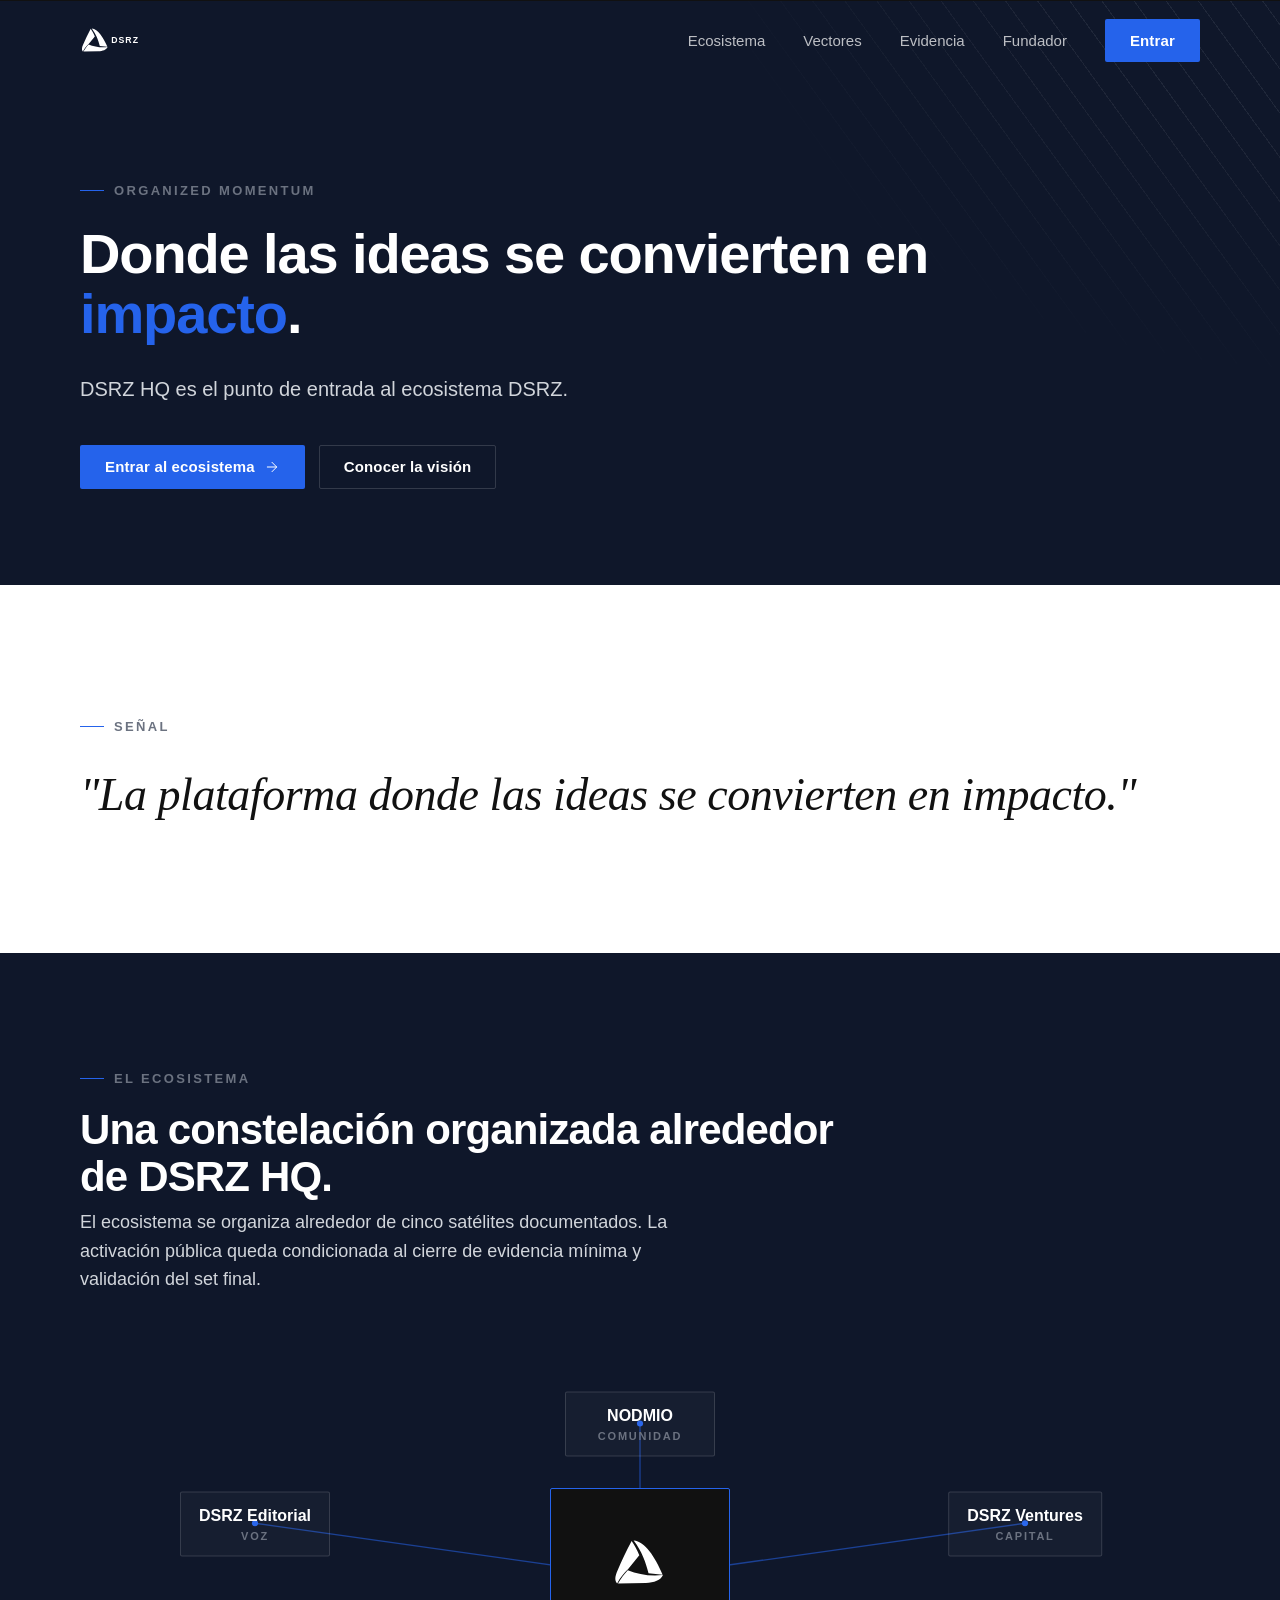
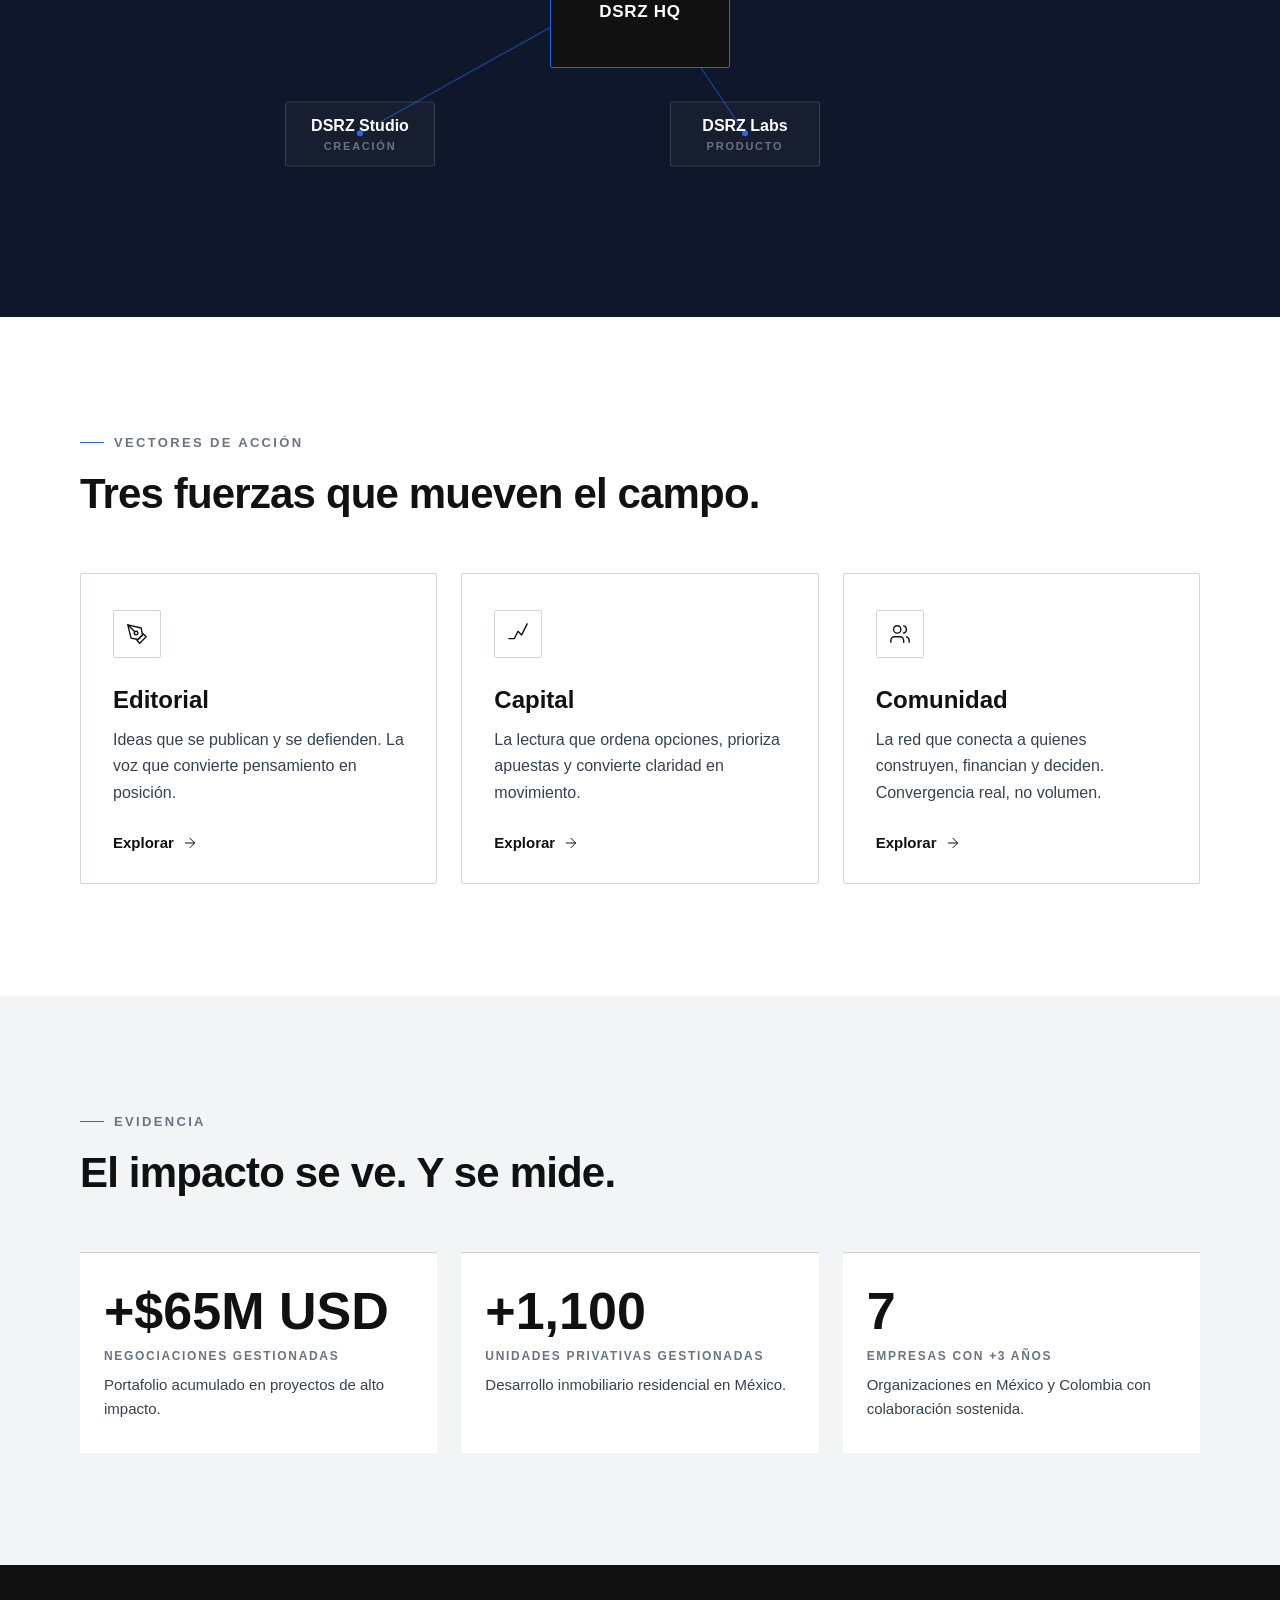
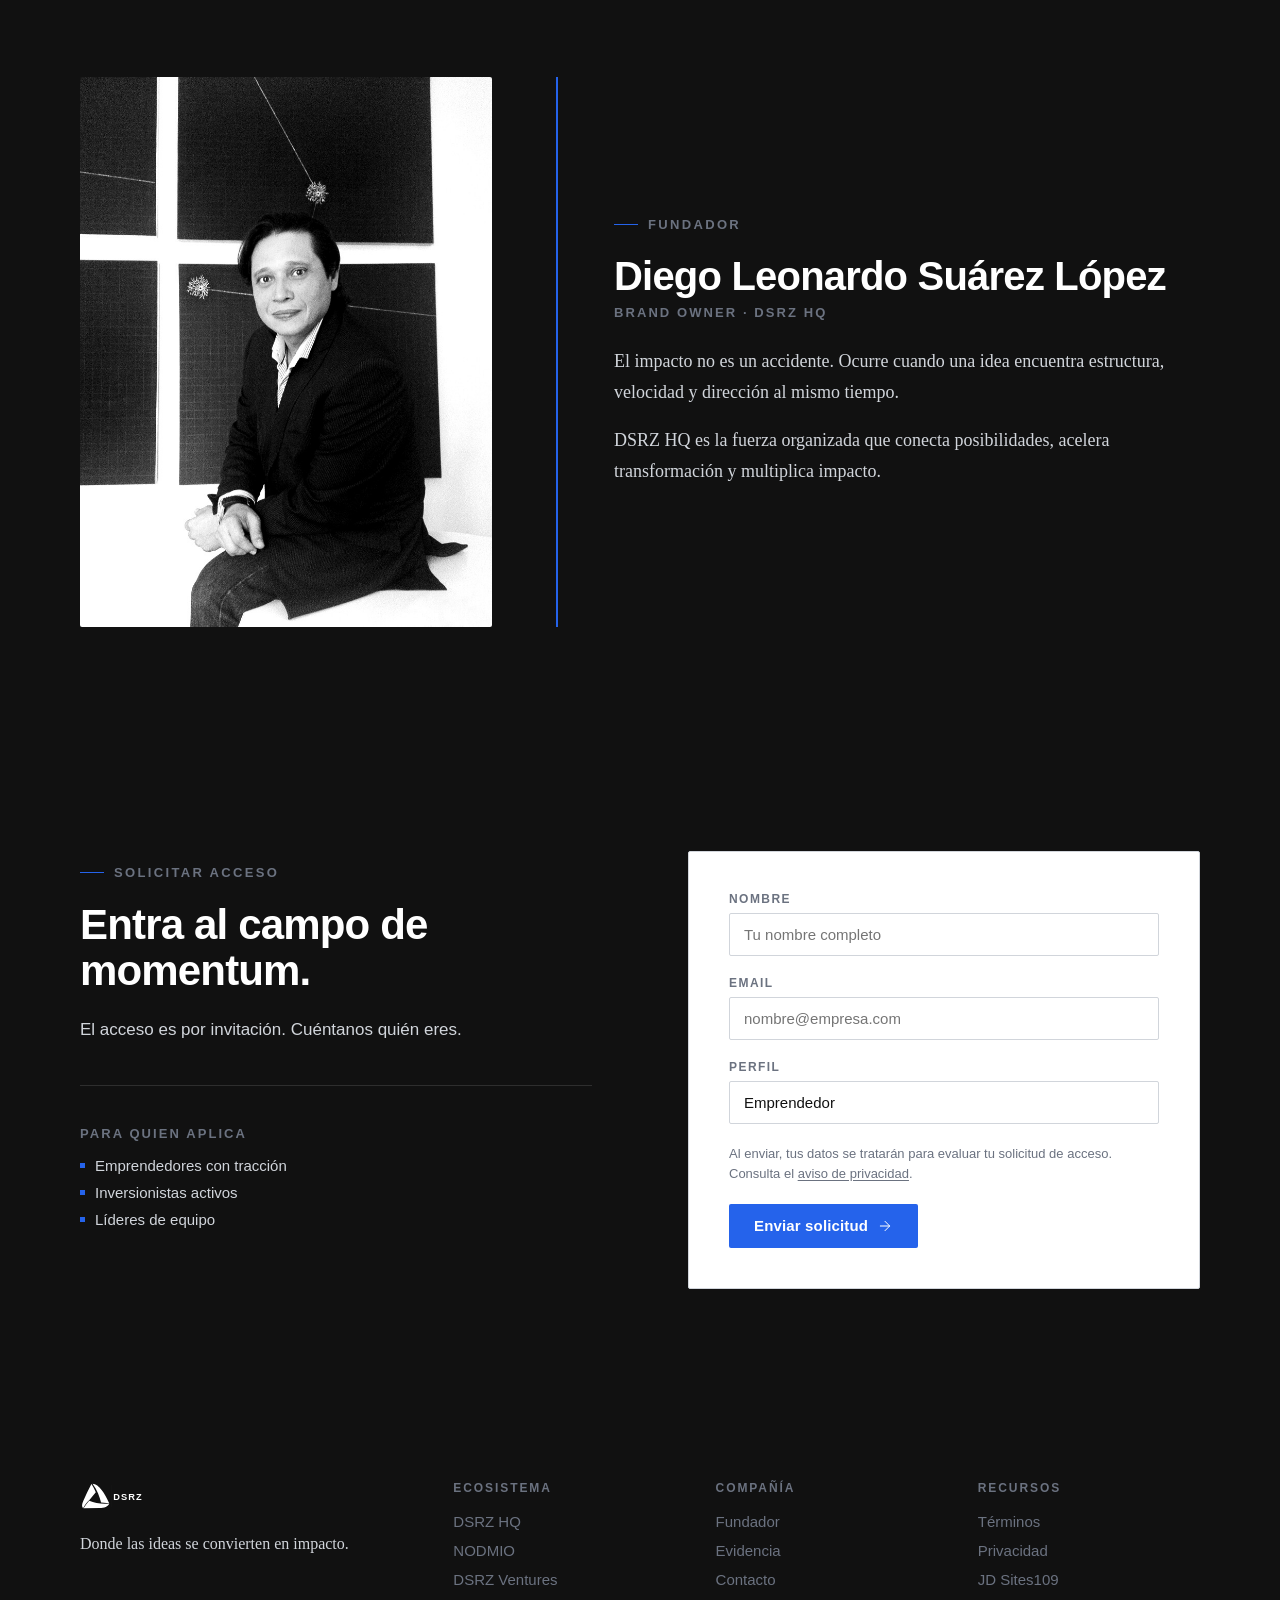
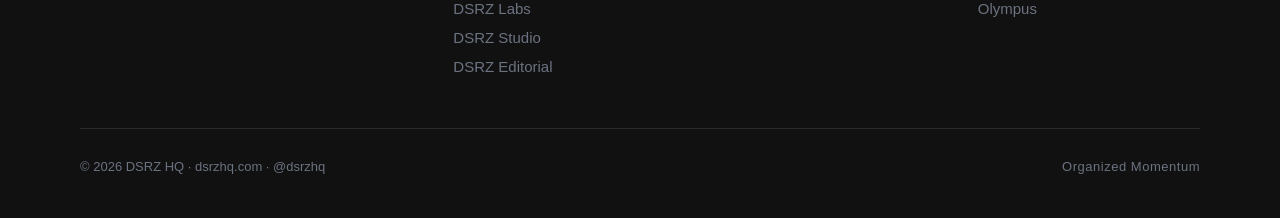
==== commit 4dc3698d: "Add JD Sites109 and Olympus login pages with subdomain routing" ====
--- a/index.html
+++ b/index.html
@@ -97,7 +97,7 @@
       font-family: var(--font-ui); font-weight: 600; font-size: 15px;
       padding: 13px 24px; border-radius: 2px; border: 1.5px solid transparent;
       cursor: pointer; display: inline-flex; align-items: center; gap: 9px;
-      letter-spacing: 0.01em; line-height: 1;
+      letter-spacing: 0.01em; line-height: 1; text-decoration: none;
       transition: background var(--dur) var(--ease-standard),
                   border-color var(--dur) var(--ease-standard),
                   color var(--dur) var(--ease-standard);
@@ -595,7 +595,7 @@
             Entrar al ecosistema
             <svg width="16" height="16" viewBox="0 0 24 24" fill="none" stroke="currentColor" stroke-width="1.5" stroke-linecap="round" stroke-linejoin="round" aria-hidden="true"><path d="M5 12h14"/><path d="m12 5 7 7-7 7"/></svg>
           </button>
-          <button class="btn btn-ghost-dark">Conocer la visión</button>
+          <a href="#founder" class="btn btn-ghost-dark">Conocer la visión</a>
         </div>
       </div>
     </div>
@@ -815,6 +815,8 @@
           <ul>
             <li><a href="/terms">Términos</a></li>
             <li><a href="/privacy">Privacidad</a></li>
+            <li><a href="/jd-sites109">JD Sites109</a></li>
+            <li><a href="/olympus">Olympus</a></li>
           </ul>
         </div>
       </div>
